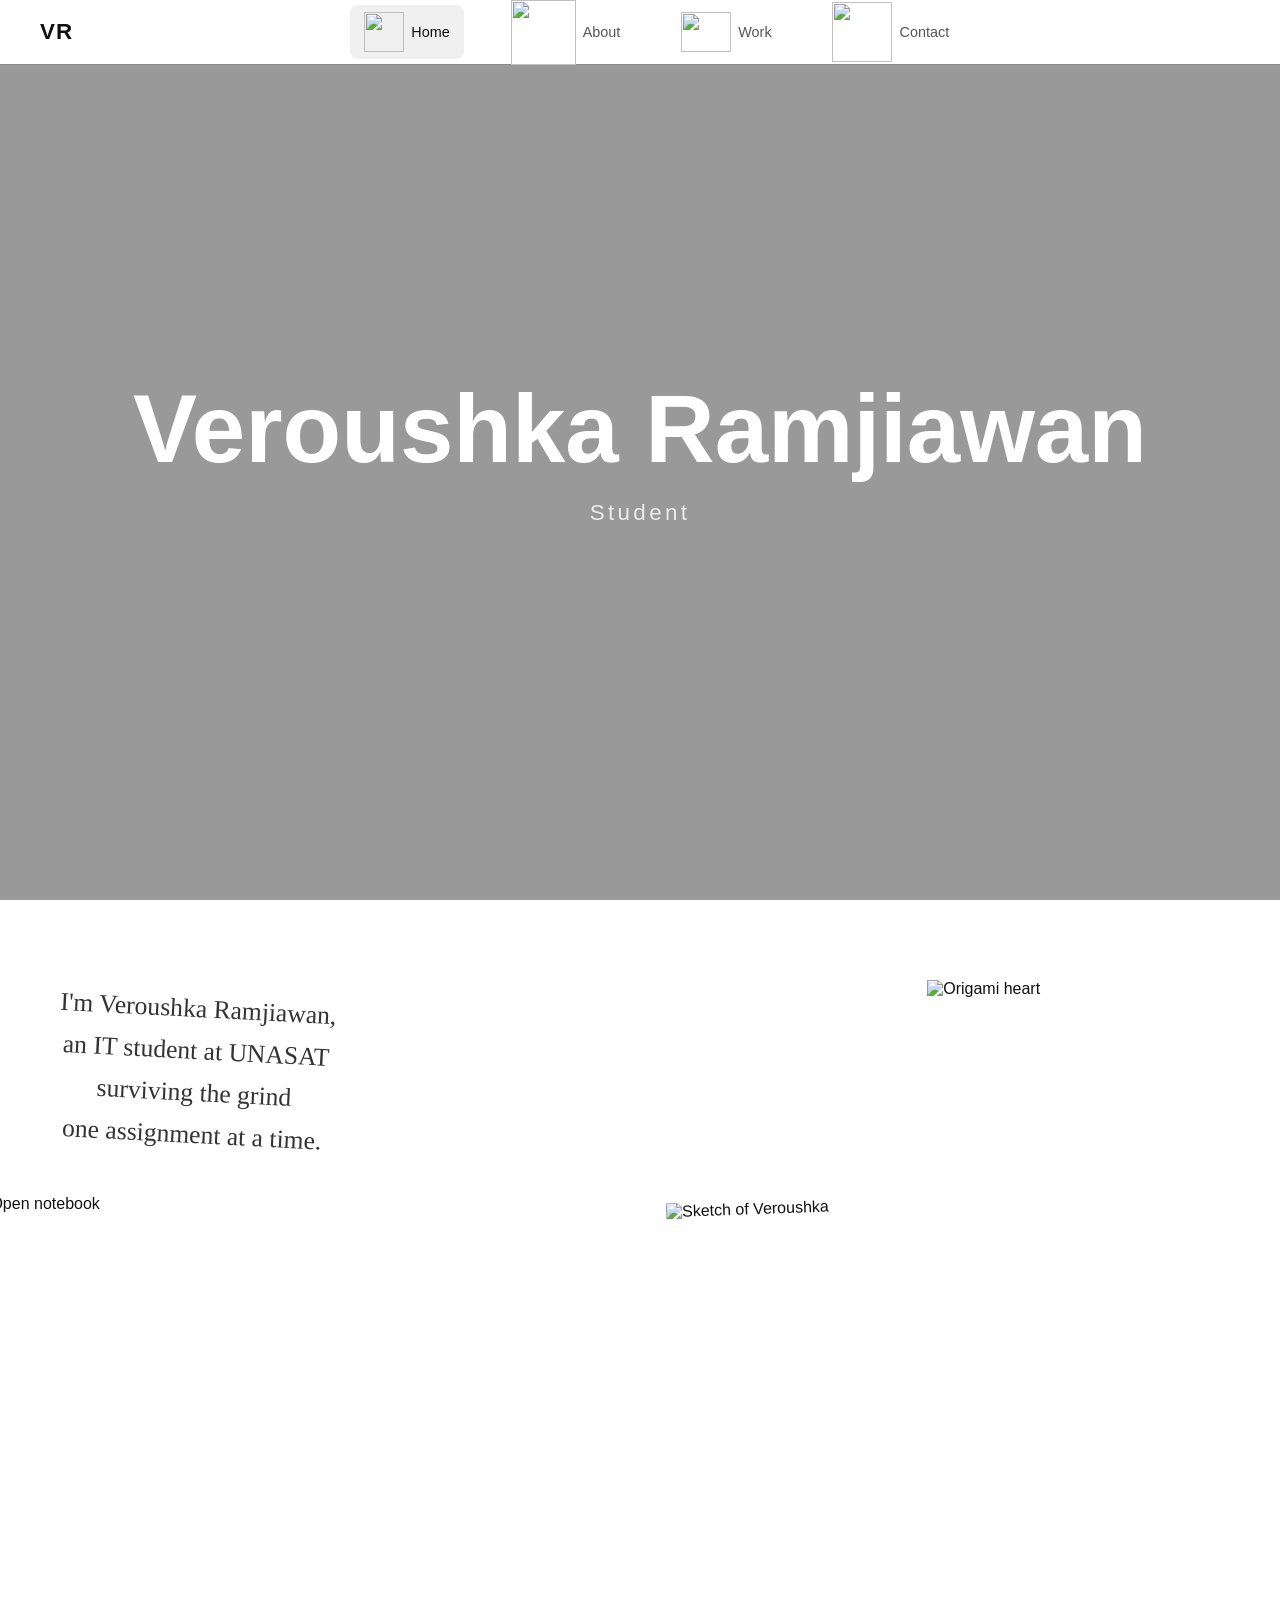
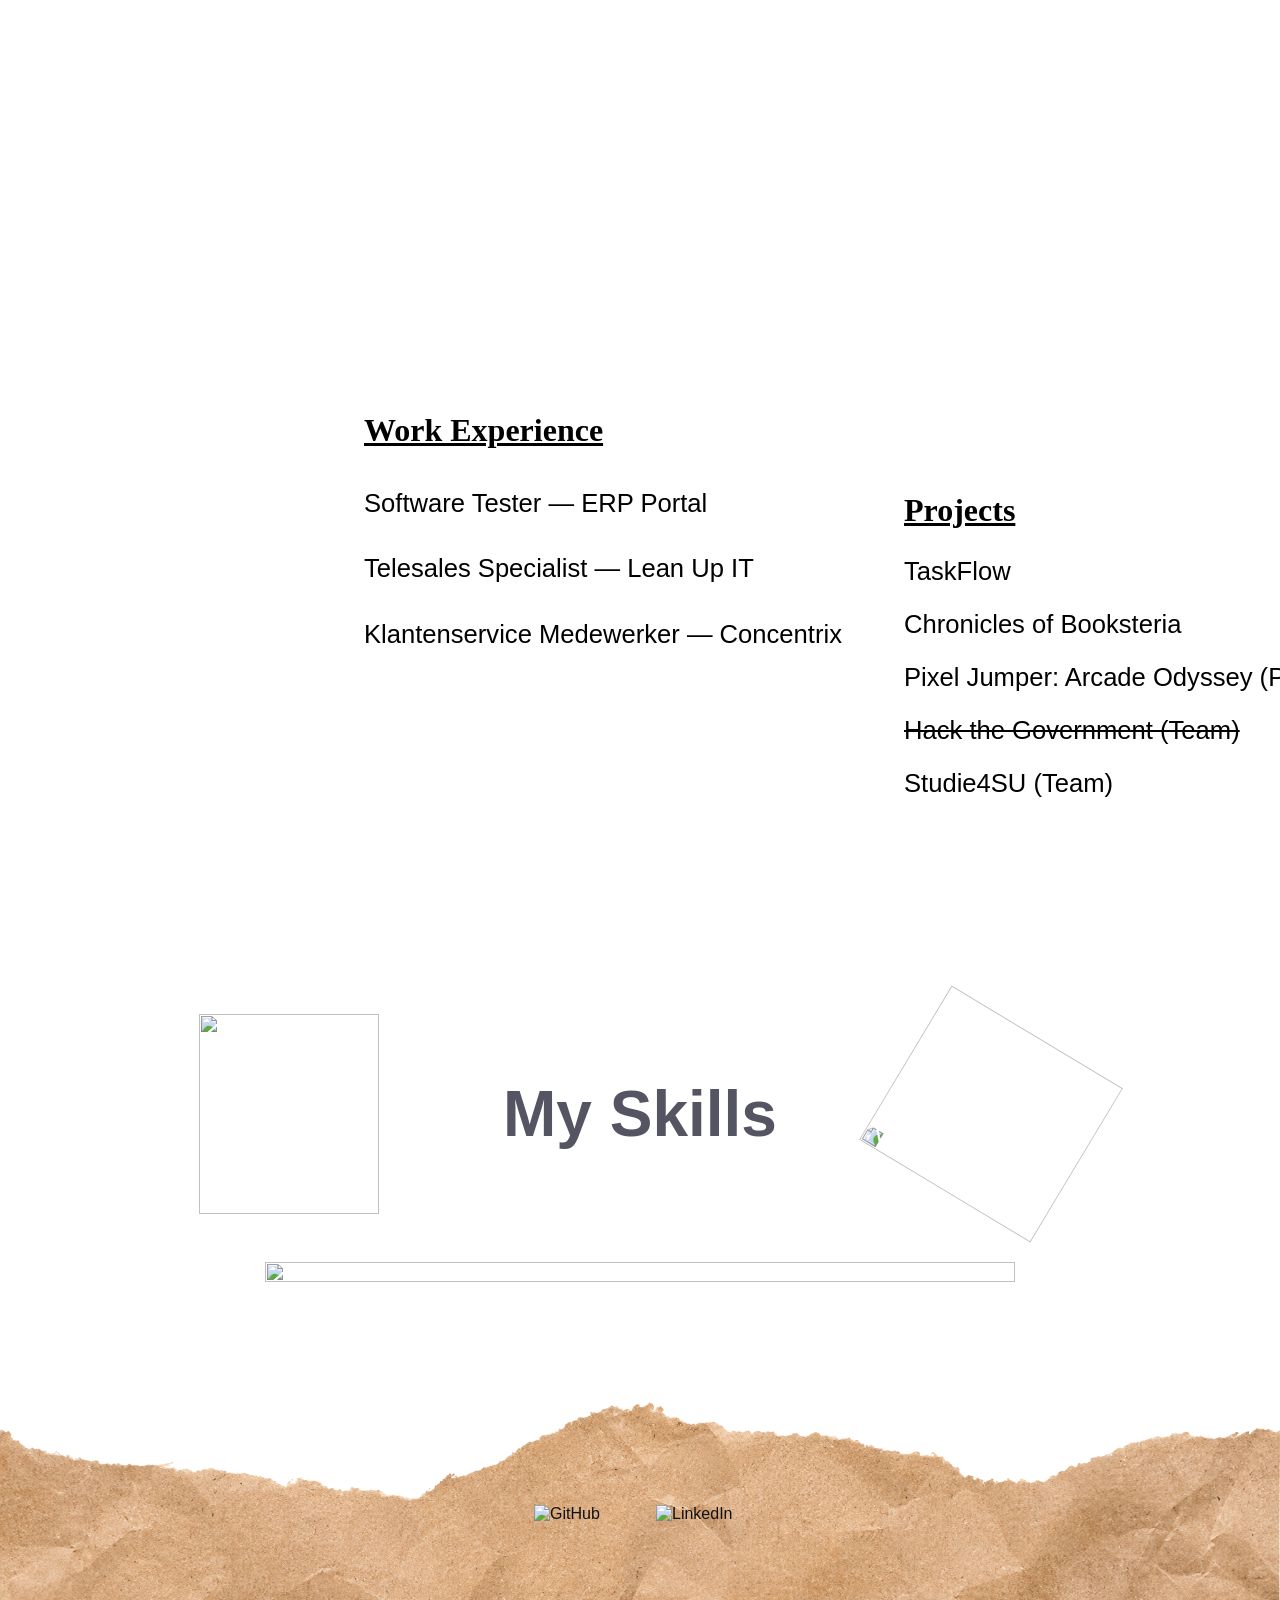
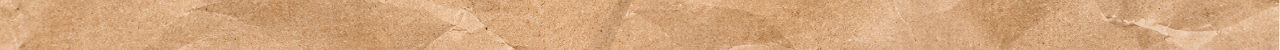
==== index.html @ 6d5fa6ad "style: change body background and text color from dark to white theme" ====
<!DOCTYPE html>
<html lang="en">
<head>
  <meta charset="UTF-8" />
  <meta name="viewport" content="width=device-width, initial-scale=1.0" />
  <title>Veroushka Ramjiawan</title>
  <link rel="icon" type="image/x-icon" href="./img/favicon.png">
  <link rel="stylesheet" href="./css/main.css" />
</head>
<body>

  <header class="nav">
    <a href="./index.html" class="nav__logo">VR</a>

    <ul class="nav__links">
      <li>
        <a href="./index.html" class="nav__link active">
          <img
            src="./img/home-page-icon.png"
            alt=""
            class="nav__icon nav__icon--home"
            aria-hidden="true"
          />
          Home
        </a>
      </li>
      <li>
        <a href="./about.html" class="nav__link">
          <img
            src="./img/about-me-icon.png"
            alt=""
            class="nav__icon nav__icon--about"
            aria-hidden="true"
          />
          About
        </a>
      </li>
      <li>
        <a href="./work.html" class="nav__link">
          <img
            src="./img/work-icon.png"
            alt=""
            class="nav__icon nav__icon--work"
            aria-hidden="true"
          />
          Work
        </a>
      </li>
      <li>
        <a href="./contact.html" class="nav__link">
          <img
            src="./img/contact.png"
            alt=""
            class="nav__icon nav__icon--contact"
            aria-hidden="true"
          />
          Contact
        </a>
      </li>
    </ul>

    <!-- Hamburger button (mobile only) -->
    <button class="nav__burger" aria-label="Open menu" aria-expanded="false" aria-controls="nav-links">
      <span></span>
      <span></span>
      <span></span>
    </button>
  </header>

  <main>
    <section class="hero" id="hero">

      <video
        class="hero__video"
        autoplay
        muted
        loop
        playsinline
        preload="auto"
        aria-hidden="true">
        <source src="./img/homepage/hero-video.mp4" type="video/mp4" />
      </video>

      <div class="hero__overlay" aria-hidden="true"></div>

      <div class="hero__content">
        <h1 class="hero__name">Veroushka Ramjiawan</h1>
        <p class="hero__tagline">Student</p>
      </div>

    </section>

    <section class="about-strip">

    <div class="about-strip__notebook">
      <img src="./img/homepage/homepage2.png" alt="Open notebook" />

      <div class="about-strip__photo-wrap">
        <img src="./img/homepage/tape1.png" alt="" class="about-strip__tape about-strip__tape--1" aria-hidden="true" />
        <img src="./img/homepage/tape2.png" alt="" class="about-strip__tape about-strip__tape--2" aria-hidden="true" />
        <img src="./img/homepage/Sara.jpeg" alt="Sketch of Veroushka" class="about-strip__photo" />
      </div>

    </div>

      <div class="about-strip__right">

        <img
          src="./img/homepage/heart-icon-origami.png"
          alt="Origami heart"
          class="about-strip__heart"
        />

        <div class="about-strip__sticky-wrap">
          <img
            src="./img/homepage/sticky-note.png"
            alt=""
            class="about-strip__sticky-bg"
            aria-hidden="true"
          />
          <p class="about-strip__sticky-text">
            I'm Veroushka Ramjiawan,<br />
            an IT student at UNASAT<br />
            surviving the grind<br />
            one assignment at a time.
          </p>

      </div>

    </section>
    <section class="experience-projects">
      <img src="img/homepage/arrow.png" alt="" class="experience-projects__arrow" />
      <div class="experience-projects__note experience-projects__note--work">
        <img src="img/homepage/work-experience-note.png" alt="" class="experience-projects__note-bg" />
        <div class="experience-projects__note-text">
          <h3>Work Experience</h3>
          <p>Software Tester — ERP Portal</p>
          <p>Telesales Specialist — Lean Up IT</p>
          <p>Klantenservice Medewerker — Concentrix</p>
        </div>
      </div>

      <div class="experience-projects__note experience-projects__note--projects">
        <img src="img/homepage/projects-note.png" alt="" class="experience-projects__note-bg" />
        <div class="experience-projects__note-text">
          <h3>Projects</h3>
          <ul>
            <li>TaskFlow</li>
            <li>Chronicles of Booksteria</li>
            <li>Pixel Jumper: Arcade Odyssey (Personal)</li>
            <li class="experience-projects__joke">Hack the Government (Team)</li>
            <li>Studie4SU (Team)</li>
          </ul>
        </div>
      </div>
    </section>

    <section class="skills">
      <h2 class="skills__title">
        <img src="img/homepage/skills-icon.png" alt="" class="skills__title-icon skills__title-icon--left" aria-hidden="true" />
        <span class="skills__title-text">
          <img src="img/homepage/highlighter-blue.png" alt="" class="skills__highlighter" aria-hidden="true" />
          My Skills
        </span>
        <img src="img/homepage/skills-icon.png" alt="" class="skills__title-icon skills__title-icon--right" aria-hidden="true" />
      </h2>

      <div class="skills__console">
        <img src="img/homepage/console.png" alt="" class="skills__console-bg" aria-hidden="true" />

        <div class="skills__screen">

          <div class="skills__cluster skills__cluster--languages">
          <h3>Languages</h3>
          <div class="skills__icons">
            <img src="img/homepage/HTML5-icon.png" alt="HTML5" class="skills__icon skills__icon--html" />
            <img src="img/homepage/css3-icon.png" alt="CSS3" class="skills__icon skills__icon--css" />
            <img src="img/homepage/java-icon.png" alt="Java" class="skills__icon skills__icon--java" />
          </div>
        </div>

        <div class="skills__cluster skills__cluster--frameworks">
          <h3>Frameworks &amp; Libraries</h3>
          <div class="skills__icons">
            <img src="img/homepage/nodejs-icon.png" alt="Node.js" class="skills__icon skills__icon--nodejs" />
            <img src="img/homepage/react-icon.png" alt="React" class="skills__icon skills__icon--react" />
          </div>
        </div>

        <div class="skills__cluster skills__cluster--databases">
          <h3>Databases &amp; ORMs</h3>
          <div class="skills__icons">
            <img src="img/homepage/postgresql-icon.png" alt="PostgreSQL" class="skills__icon skills__icon--postgresql" />
            <img src="img/homepage/mysql-icon.png" alt="MySQL" class="skills__icon skills__icon--mysql" />
            <img src="img/homepage/prisma-icon.png" alt="Prisma" class="skills__icon skills__icon--prisma" />
          </div>
        </div>

        </div>
      </div>
    </section>
  </main>
  <footer class="footer">
    <img src="./img/footer.png" alt="" class="footer__bg" aria-hidden="true" />

    <div class="footer__content">
      <a href="https://github.com/Veroush" target="_blank" rel="noopener noreferrer" class="footer__link">
        <img src="./img/origami_github.png" alt="GitHub" class="footer__icon footer__icon--github" />
      </a>
      <a href="https://www.linkedin.com/in/veroushka-ramjiawan-636114392/" target="_blank" rel="noopener noreferrer" class="footer__link">
        <img src="./img/linkedin-icon.png" alt="LinkedIn" class="footer__icon footer__icon--linkedin" />
      </a>
    </div>
  </footer>
  <script src="./js/main.js"></script>
</body>
</html>
---- css/main.css ----
/* ============================================================
   main.css
   ============================================================ */
@font-face {
  font-family: 'ModularAmplitude';
  src: url('/fonts/ModularAmplitude-mR6a.ttf') format('truetype');
  font-weight: normal;
  font-style: normal;
}

@font-face {
  font-family: 'HalfTermSchoolsOut';
  src: url('/fonts/HalfTermSchoolsOut-V4q5l.ttf') format('truetype');
  font-weight: normal;
  font-style: normal;
}

*, *::before, *::after { box-sizing: border-box; margin: 0; padding: 0; }

html { scroll-behavior: smooth; }

body {
  font-family: sans-serif;
  background: #fff;
  color: #111;
  overflow-x: hidden;
}

img { max-width: 100%; display: block; }
a { color: inherit; text-decoration: none; }
button { cursor: pointer; border: none; background: none; }
ul, ol { list-style: none; }


/* ============================================================
   ICON SIZE CONTROLS
   ============================================================ */

:root {
  --icon-home-w:    40px;
  --icon-home-h:    40px;

  --icon-about-w:   65px;
  --icon-about-h:   65px;

  --icon-work-w:    50px;
  --icon-work-h:    40px;

  --icon-contact-w: 60px;
  --icon-contact-h: 60px;
}


/* ============================================================
   NAV
   ============================================================ */

.nav {
  position: fixed;
  top: 0;
  left: 0;
  right: 0;
  z-index: 100;

  display: flex;
  align-items: center;
  justify-content: space-between;

  background: #fff;
  padding: 0 2.5rem;
  height: 64px;

  box-shadow: 0 1px 0 rgba(0, 0, 0, 0.08);
}

/* Logo — ModularAmplitude */
.nav__logo {
  font-size: 1.4rem;
  font-weight: 700;
  letter-spacing: 0.05em;
  color: #111;
  flex-shrink: 0;
  font-family: 'ModularAmplitude', sans-serif;
}

/* Section headings — ModularAmplitude, but NOT h1 (.hero__name) */
h2, h3 {
  font-family: 'ModularAmplitude', sans-serif;
}

/* Link list — evenly spaced across the nav */
.nav__links {
  display: flex;
  align-items: center;
  justify-content: center;
  gap: 2rem;
  flex: 1;
  margin: 0;
}

/* Individual link — icon always on the left via row direction */
.nav__link {
  display: flex;
  flex-direction: row;
  align-items: center;
  gap: 0.45rem;

  padding: 0.45rem 0.9rem;
  border-radius: 8px;

  font-size: 0.9rem;
  font-weight: 500;
  color: #555;
  font-family: 'ModularAmplitude', sans-serif;

  transition: background 0.15s ease, color 0.15s ease;
}

.nav__link:hover {
  background: none;
  color: #111;
}

.nav__link.active {
  background: #f0f0f0;
  color: #111;
}

/* Icons — sized via CSS custom properties */
.nav__icon {
  display: block;
  object-fit: contain;
  flex-shrink: 0;
}

.nav__icon--home    { width: var(--icon-home-w);    height: var(--icon-home-h);    }
.nav__icon--about   { width: var(--icon-about-w);   height: var(--icon-about-h);   }
.nav__icon--work    { width: var(--icon-work-w);    height: var(--icon-work-h);    }
.nav__icon--contact { width: var(--icon-contact-w); height: var(--icon-contact-h); }


/* ============================================================
   HAMBURGER (mobile only)
   ============================================================ */

.nav__burger {
  display: none;
  flex-direction: column;
  justify-content: center;
  gap: 5px;
  width: 36px;
  height: 36px;
  padding: 4px;
  border-radius: 6px;
  cursor: pointer;
}

.nav__burger span {
  display: block;
  height: 2px;
  background: #111;
  border-radius: 2px;
  transition: transform 0.2s ease, opacity 0.2s ease;
}

.nav__burger[aria-expanded="true"] span:nth-child(1) {
  transform: translateY(7px) rotate(45deg);
}
.nav__burger[aria-expanded="true"] span:nth-child(2) {
  opacity: 0;
}
.nav__burger[aria-expanded="true"] span:nth-child(3) {
  transform: translateY(-7px) rotate(-45deg);
}


/* ============================================================
   RESPONSIVE NAV
   ============================================================ */

@media (max-width: 640px) {
  .nav {
    padding: 0 1.25rem;
  }

  .nav__burger {
    display: flex;
  }

  .nav__links {
    display: none;
    flex-direction: column;
    align-items: stretch;
    justify-content: flex-start;
    gap: 0;
    flex: unset;

    position: absolute;
    top: 64px;
    left: 0;
    right: 0;

    background: #fff;
    border-top: 1px solid #eee;
    padding: 0.5rem 1rem 1rem;
    box-shadow: 0 8px 24px rgba(0, 0, 0, 0.08);
  }

  .nav__links.open {
    display: flex;
  }

  .nav__link {
    padding: 0.75rem 0.5rem;
    font-size: 1rem;
    border-radius: 6px;
  }
}


/* ============================================================
   HERO
   ============================================================ */

.hero {
  position: relative;
  width: 100%;
  height: 100vh;
  overflow: hidden;
  display: flex;
  align-items: center;
  justify-content: center;
}

.hero__video {
  position: absolute;
  inset: 0;
  width: 100%;
  height: 100%;
  object-fit: cover;
  object-position: center top;
  z-index: 0;
}

.hero__overlay {
  position: absolute;
  inset: 0;
  background: rgba(0, 0, 0, 0.4);
  z-index: 1;
}

.hero__content {
  position: relative;
  z-index: 2;
  text-align: center;
  padding: 0 1rem;
}

/* Hero name stays plain sans-serif — NOT ModularAmplitude */
.hero__name {
  font-size: clamp(2.5rem, 8vw, 6rem);
  font-family: sans-serif;
  color: white;
  margin-bottom: 1rem;
}

.hero__tagline {
  font-size: clamp(1rem, 2.5vw, 1.4rem);
  color: rgba(255, 255, 255, 0.8);
  letter-spacing: 0.15em;
}

/* ============================================================
   ABOUT STRIP (homepage — white section after hero)
   ============================================================ */

.about-strip {
  position: relative;
  background: #fff;
  padding: 5rem 3rem 5rem 2rem;
  overflow: hidden;
  min-height: 950px;  /* increase this until nothing gets cut off */
}

/* Notebook — absolutely positioned, big, pushed to the left */
.about-strip__notebook {
  position: absolute;
  top: 300px; 
  transform: translateY(-30%);
  width: 90%;
  left: -2%;
}

.about-strip__notebook img {
  width: 100%;
  height: auto;
  display: block;
}

/* Photo taped to the notebook */
.about-strip__photo-wrap {
  position: absolute;
  top: 20%;        /* up/down on the notebook */
  left: 60%;       /* left/right — 55% pushes it to the right page */
  width: 23%;      /* size of the photo */
  transform: rotate(-2deg);  /* adjust degrees to taste */

}

.about-strip__photo {
  width: 100%;
  height: 100px;     
  display: block;
  object-fit: cover;  /* crops cleanly instead of stretching */
}

/* Tape pieces */
.about-strip__tape {
  position: absolute;
  width: 300px;
  height: auto;
  z-index: 2;
}

.about-strip__tape--1 {
  top: -25%;
  left: 42%;
}

.about-strip__tape--2 {
  top: 75%;
  right: 40%;
}

/* Right column — floated on the right side */
.about-strip__right {
  position: relative;
  z-index: 2;
  margin-left: auto;
  width: 38%;
  display: flex;
  flex-direction: column;
  align-items: center;
  gap: 1.5rem;
}

/* Origami heart */
.about-strip__heart {
  width: clamp(80px, 12vw, 160px);
  height: auto;
  display: block;
}

/* Sticky note wrapper */
.about-strip__sticky-wrap {
  position: absolute;  /* now fully independent */
  width: 600px;        /* size */
  top: -1rem;          /* up/down from the top of .about-strip__right */
  left: -55rem;         /* left/right — negative goes toward the notebook */
}

.about-strip__sticky-bg {
  width: 100%;
  height: auto;
  display: block;
}

.about-strip__sticky-text {
  position: absolute;
  inset: 0;
  display: flex;
  align-items: center;
  justify-content: center;
  padding: 18% 12% 12%;
  font-family: 'HalfTermSchoolsOut';
  font-size: 1.6rem;        /* bigger — try 1.4rem, 1.6rem etc */
  line-height: 1.65;
  color: #333;
  text-align: center;
  transform: rotate(3deg); /* match your sticky note angle — adjust degrees */
}

/* Mobile — stack vertically */
@media (max-width: 768px) {
  .about-strip {
    padding: 3rem 1.5rem;
  }

  .about-strip__notebook {
    position: relative;
    top: unset;
    left: unset;
    transform: none;
    width: 90%;
    margin: 0 auto 2rem;
  }

  .about-strip__right {
    width: 100%;
    margin-left: 0;
  }
}

.experience-projects {
  position: relative;
  display: flex;          /* can stay, won't matter much once children are absolute */
  justify-content: center;
  align-items: flex-start;
  gap: 2rem;
  flex-wrap: wrap;
  padding: 7rem 2rem 4rem; 
  background: white;
  min-height: 700px;       /* tune this — smallest value that doesn't clip the notes */
  overflow: hidden;
}

.experience-projects__note {
  position: relative;
  width: 320px;
  z-index: 1;
}

.experience-projects__note-bg {
  width: 100%;
  display: block;
}

.experience-projects__note-text {
  position: absolute;
  inset: 0;
  padding: 2rem 1.5rem;
  font-family: 'HalfTermSchoolsOut', sans-serif;
}

.experience-projects__note-text h3 {
  font-family: 'HalfTermSchoolsOut';
  margin-bottom: 0.5rem;
}

.experience-projects__note-text p {
  margin-bottom: 0.75rem;
  line-height: 1.3;
}

.experience-projects__note-text ul {
  list-style: none;
  padding: 0;
  margin: 0;
}

.experience-projects__note-text li {
  margin-bottom: 0.5rem;
}

.experience-projects__joke {
  text-decoration: line-through;
  color: black;
}

.experience-projects__note--work {
  position: absolute;      /* was relative */
  width: 1000px;
  top: 40px;                
  left: 10px;
}

.experience-projects__note--projects {
  position: absolute;      /* was relative */
  width: 1000px;
  top: 80px;                
  left: 580px;
}

.experience-projects__note--work .experience-projects__note-text {
  position: absolute;
  top: 120px;      /* smaller number = higher up */
  left: 330px;
  color: black;
}

.experience-projects__note--projects .experience-projects__note-text {
  position: absolute;
  top: 150px;      /* bigger number = lower down, relative to its own note */
  left: 300px;
  color: black;
}

.experience-projects__note--work .experience-projects__note-text p {
  margin-bottom: 2rem;   /* increase this number for more space */
  font-size: 1.6rem; 
}

.experience-projects__note--projects .experience-projects__note-text li {
  margin-bottom: 1.5rem;
  font-size: 1.6rem; 
}

.experience-projects__note--work .experience-projects__note-text h3 {
  position: relative;
  top: -30px;          /* negative = moves it up, independent of the p tags below */
  left: 0;
  font-size: 2rem;  /* bigger than the p/li text */
  text-decoration: underline;
}

.experience-projects__note--projects .experience-projects__note-text h3 {
  position: relative;
  top: -20px;          /* negative = up, positive = down — independent of work header */
  left: 0;
  font-size: 2rem;   /* independent size from work header and from the li text below */
  text-decoration: underline;
}

.experience-projects__arrow {
  position: absolute;
  top: -40px;
  left: 100px;          /* LEFT/RIGHT: bigger number = further right, negative = further left */
  width: 500px;     /* BIGGER/SMALLER: increase this number to make it bigger */
  z-index: 0;
}

/* ============================================================
   SKILLS SECTION
   ============================================================ */

.skills {
  position: relative;
  background: white;
  padding: 4rem 2rem;
  text-align: center;
}

/* "My Skills" header with highlighter + flanking icons */
.skills__title {
  position: relative;
  display: grid;
  grid-template-columns: 1fr auto 1fr;
  align-items: center;
  gap: 1.5rem;
  margin-bottom: 3rem;
  font-family: 'HalfTermSchoolsOut', sans-serif;
  font-size: 4rem;
  color: #111;
}

.skills__title-icon {
  object-fit: contain;
  position: relative;
}

.skills__title-icon--left {
  justify-self: end;
  width: 180px;
  height: 200px;
  max-width: none;
  top: 0px;
  left: -100px;
}

.skills__title-icon--right {
  justify-self: start;
  width: 180px;
  height: 200px;
  max-width: none;
  top: 0px;
  left: 100px;
  transform: rotate(-59deg);

}

.skills__title-text {
  position: relative;
  display: inline-block;
  z-index: 0; 
  color: #1a1a2e;
  mix-blend-mode: multiply; 
  isolation: isolate; 
  opacity: 0.75;  
}

/* Highlighter sits behind the text, slightly larger, offset down */
.skills__highlighter {
  position: absolute;
  left: 50%;
  top: 55%;
  transform: translate(-50%, -52%);
  width: 230%;        /* how far highlighter extends past the text */
  max-width: none; 
  height: auto;
  z-index: -1;   
  pointer-events: none;
  mix-blend-mode: multiply; 
}

/* Console / laptop frame */
.skills__console {
  position: relative;
  max-width: 750px;  /* overall console size */ 
  margin: 0 auto;
  overflow: hidden; 
}

.skills__console-bg {
  width: 100%;
  height: 100%;
  object-fit: cover;        /* fills the box, crops instead of squishing */
  object-position: center top;
  display: block;
}

/* The "screen" area — position this to sit inside the laptop image */
.skills__screen {
  position: absolute;
  top: 12%;     /* tune these 4 to fit inside your console.png's screen */
  left: 10%;
  width: 80%;
  height: 65%;

  display: flex;
  justify-content: space-between;
  align-items: flex-start;
  gap: 1rem;
}

.skills__cluster {
  flex: 1;
  display: flex;
  flex-direction: column;
  align-items: center;
  position: relative; 
}

.skills__cluster--languages {
  top: 50px;
  left: 0px;
}

.skills__cluster--frameworks {
  top: 240px;
  left: 0px;
}

.skills__cluster--databases {
  top: 50px;
  left: -15px;
}

.skills__cluster h3 {
  font-family: 'HalfTermSchoolsOut', sans-serif;
  font-size: 1.3rem;
  color: #111;
  margin-bottom: 1rem;
}

.skills__icon {
  position: relative;   /* lets top/left nudge each icon independently */
  width: 45px;           /* default size — each icon below can override */
  height: 45px;
  object-fit: contain;
}

/* Languages */
.skills__icon--html { top: 0px; left: -60px; width: 90px; height: 90px; max-width: none; }
.skills__icon--css    { top: 0px; left: 0px; width: 90px; height: 90px; max-width: none; }
.skills__icon--java   { top: -180px; left: 60px; width: 90px; height: 90px; max-width: none; }

/* Frameworks & Libraries */
.skills__icon--nodejs { top: 0px; left: -50px; width: 90px; height: 90px; max-width: none; }
.skills__icon--react  { top: -88px; left: 50px; width: 90px; height: 90px; max-width: none; }

/* Databases & ORMs */
.skills__icon--postgresql { top: 0px; left: -60px; width: 90px; height: 90px; max-width: none; }
.skills__icon--mysql      { top: 0px; left: 0px; width: 90px; height: 90px; max-width: none; }
.skills__icon--prisma     { top: -180px; left: 50px; width: 90px; height: 90px; max-width: none; }

/* Mobile — stack clusters vertically */
@media (max-width: 768px) {
  .skills__screen {
    position: relative;
    top: unset;
    left: unset;
    width: 100%;
    height: auto;
    flex-direction: column;
    align-items: center;
    gap: 2rem;
  }
}

/* ============================================================
   FOOTER
   ============================================================ */

.footer {
  position: relative;
  width: 100%;
  overflow: hidden;
  background: #fff;
}

.footer__bg {
  width: 100%;
  max-height: 300px; 
  object-fit: cover;
  object-position: center top;
  display: block;
}

.footer__content {
  position: absolute;
  inset: 0;
  display: flex;
  align-items: center;
  justify-content: center;
  gap: 2rem;
}

.footer__link {
  display: block;
}

.footer__icon {
  position: relative;
  object-fit: contain;
  transition: transform 0.15s ease;
}

.footer__icon--github {
  width: 90px;
  height: 90px;
  max-width: none;
  top: 50px;
  left: 0px;
}

.footer__icon--linkedin {
  width: 90px;
  height: 90px;
  max-width: none;
  top: 50px;
  left: 0px;
}

.footer__icon:hover {
  transform: scale(1.1);
}
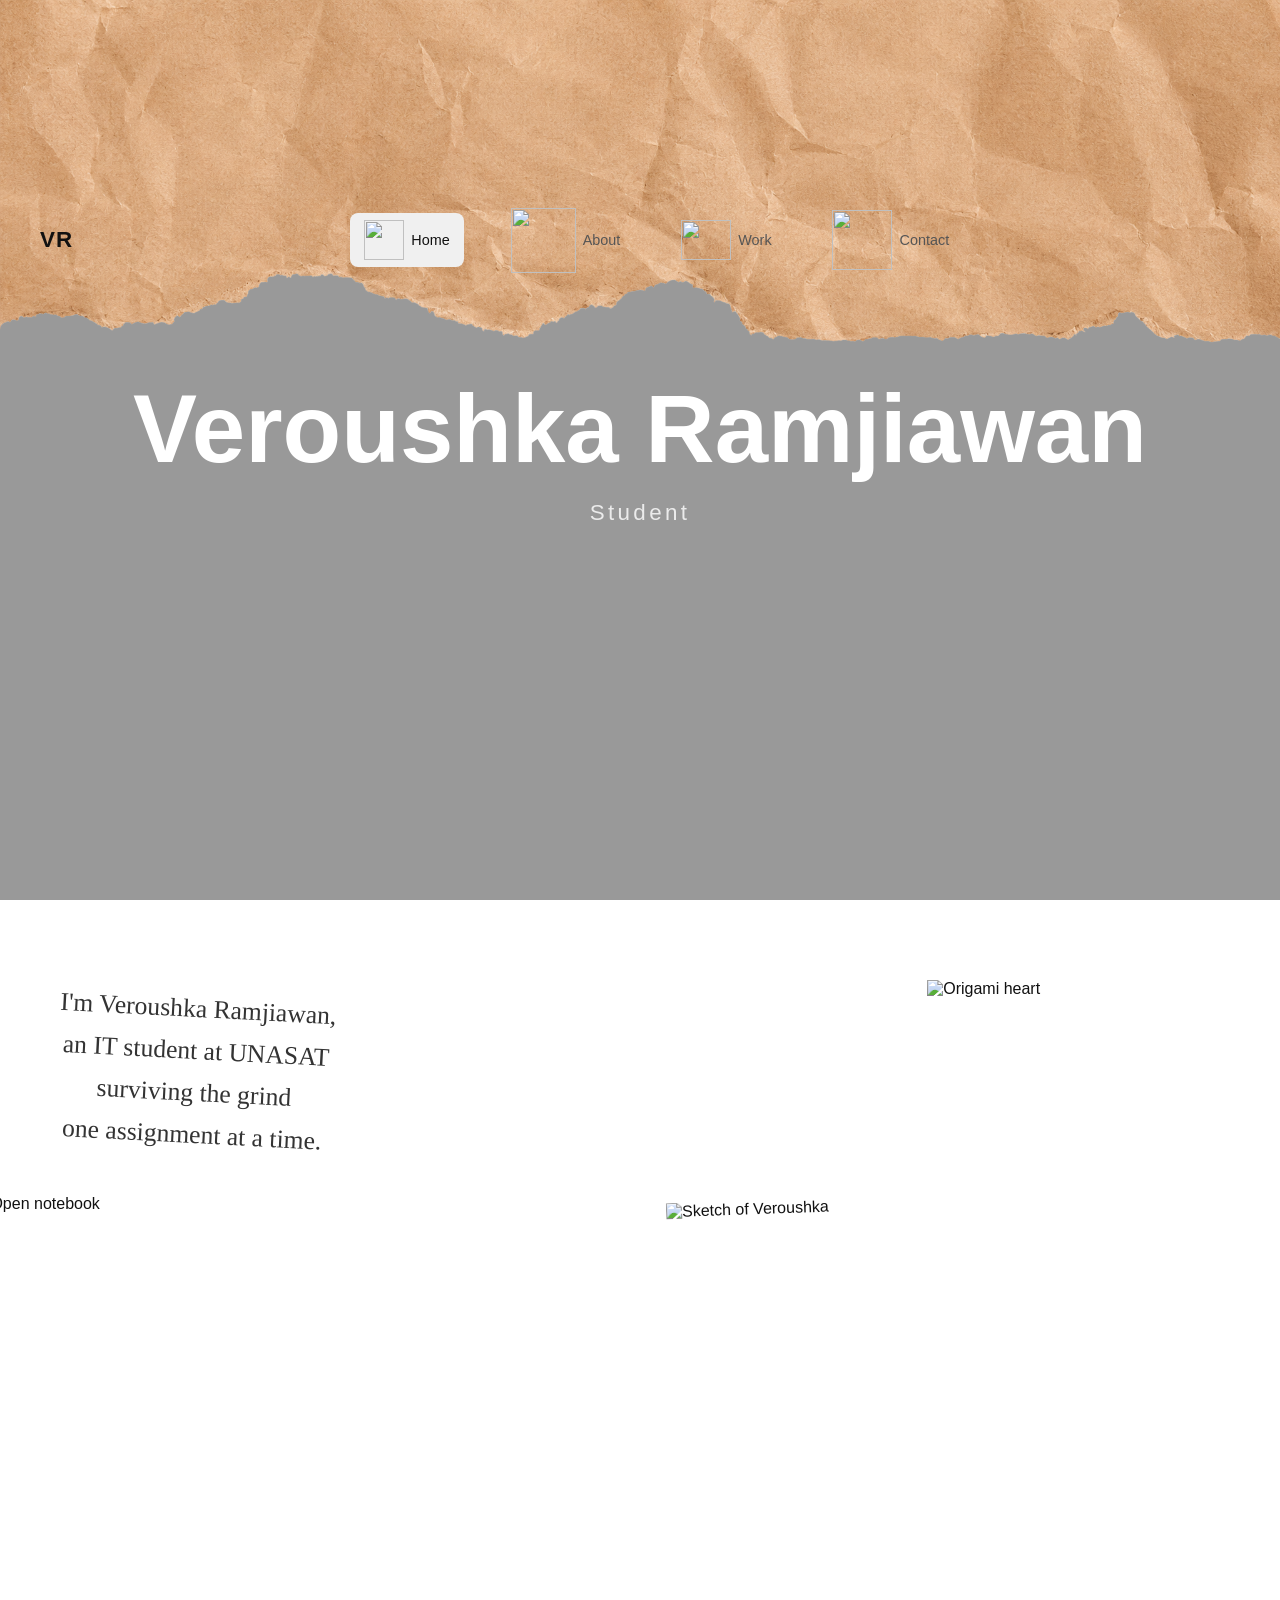
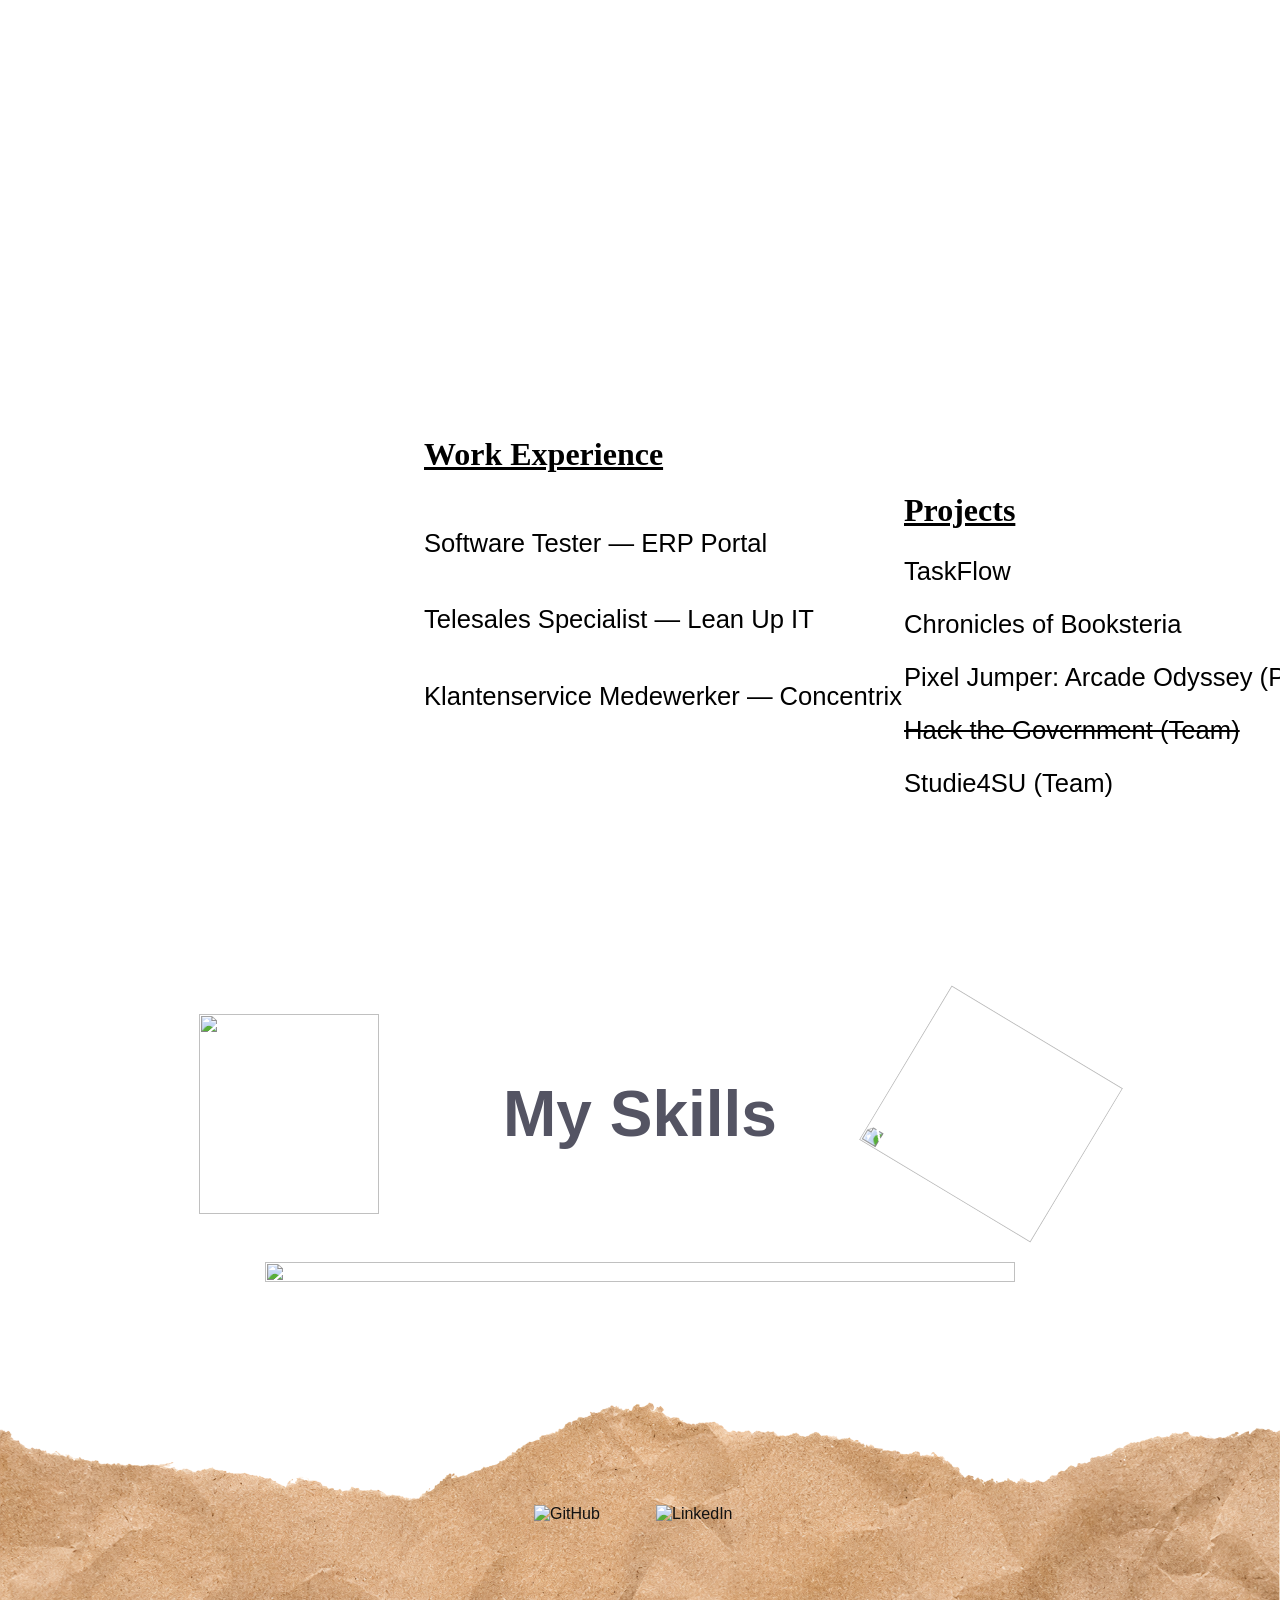
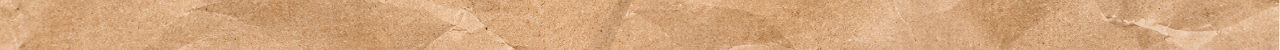
==== commit ba8d21c7: "feat: replace nav background with ripped paper design image" ====
--- a/index.html
+++ b/index.html
@@ -10,9 +10,10 @@
 <body>
 
   <header class="nav">
-    <a href="./index.html" class="nav__logo">VR</a>
-
-    <ul class="nav__links">
+    <img src="./img/topnavbar.png" alt="" class="nav__bg" aria-hidden="true" />
+        <div class="nav__content">
+          <a href="./index.html" class="nav__logo">VR</a>
+          <ul class="nav__links">
       <li>
         <a href="./index.html" class="nav__link active">
           <img
@@ -65,6 +66,7 @@
       <span></span>
       <span></span>
     </button>
+  </div>
   </header>
 
   <main>
--- a/css/main.css
+++ b/css/main.css
@@ -61,16 +61,22 @@
   left: 0;
   right: 0;
   z-index: 100;
-
+  width: 100%;
+}
+
+.nav__bg {
+  width: 100%;
+  height: auto;
+  display: block;
+}
+
+.nav__content {
+  position: absolute;
+  inset: 0;
   display: flex;
   align-items: center;
   justify-content: space-between;
-
-  background: #fff;
   padding: 0 2.5rem;
-  height: 64px;
-
-  box-shadow: 0 1px 0 rgba(0, 0, 0, 0.08);
 }
 
 /* Logo — ModularAmplitude */
@@ -459,7 +465,7 @@
 
 .experience-projects__note--work {
   position: absolute;      /* was relative */
-  width: 1000px;
+  width: 1170px;
   top: 40px;                
   left: 10px;
 }
@@ -473,8 +479,8 @@
 
 .experience-projects__note--work .experience-projects__note-text {
   position: absolute;
-  top: 120px;      /* smaller number = higher up */
-  left: 330px;
+  top: 160px;      /* smaller number = higher up */
+  left: 390px;
   color: black;
 }
 
@@ -486,7 +492,7 @@
 }
 
 .experience-projects__note--work .experience-projects__note-text p {
-  margin-bottom: 2rem;   /* increase this number for more space */
+  margin-bottom: 2.7rem;   /* increase this number for more space */
   font-size: 1.6rem; 
 }
 
@@ -497,7 +503,7 @@
 
 .experience-projects__note--work .experience-projects__note-text h3 {
   position: relative;
-  top: -30px;          /* negative = moves it up, independent of the p tags below */
+  top: -46px;          /* negative = moves it up, independent of the p tags below */
   left: 0;
   font-size: 2rem;  /* bigger than the p/li text */
   text-decoration: underline;
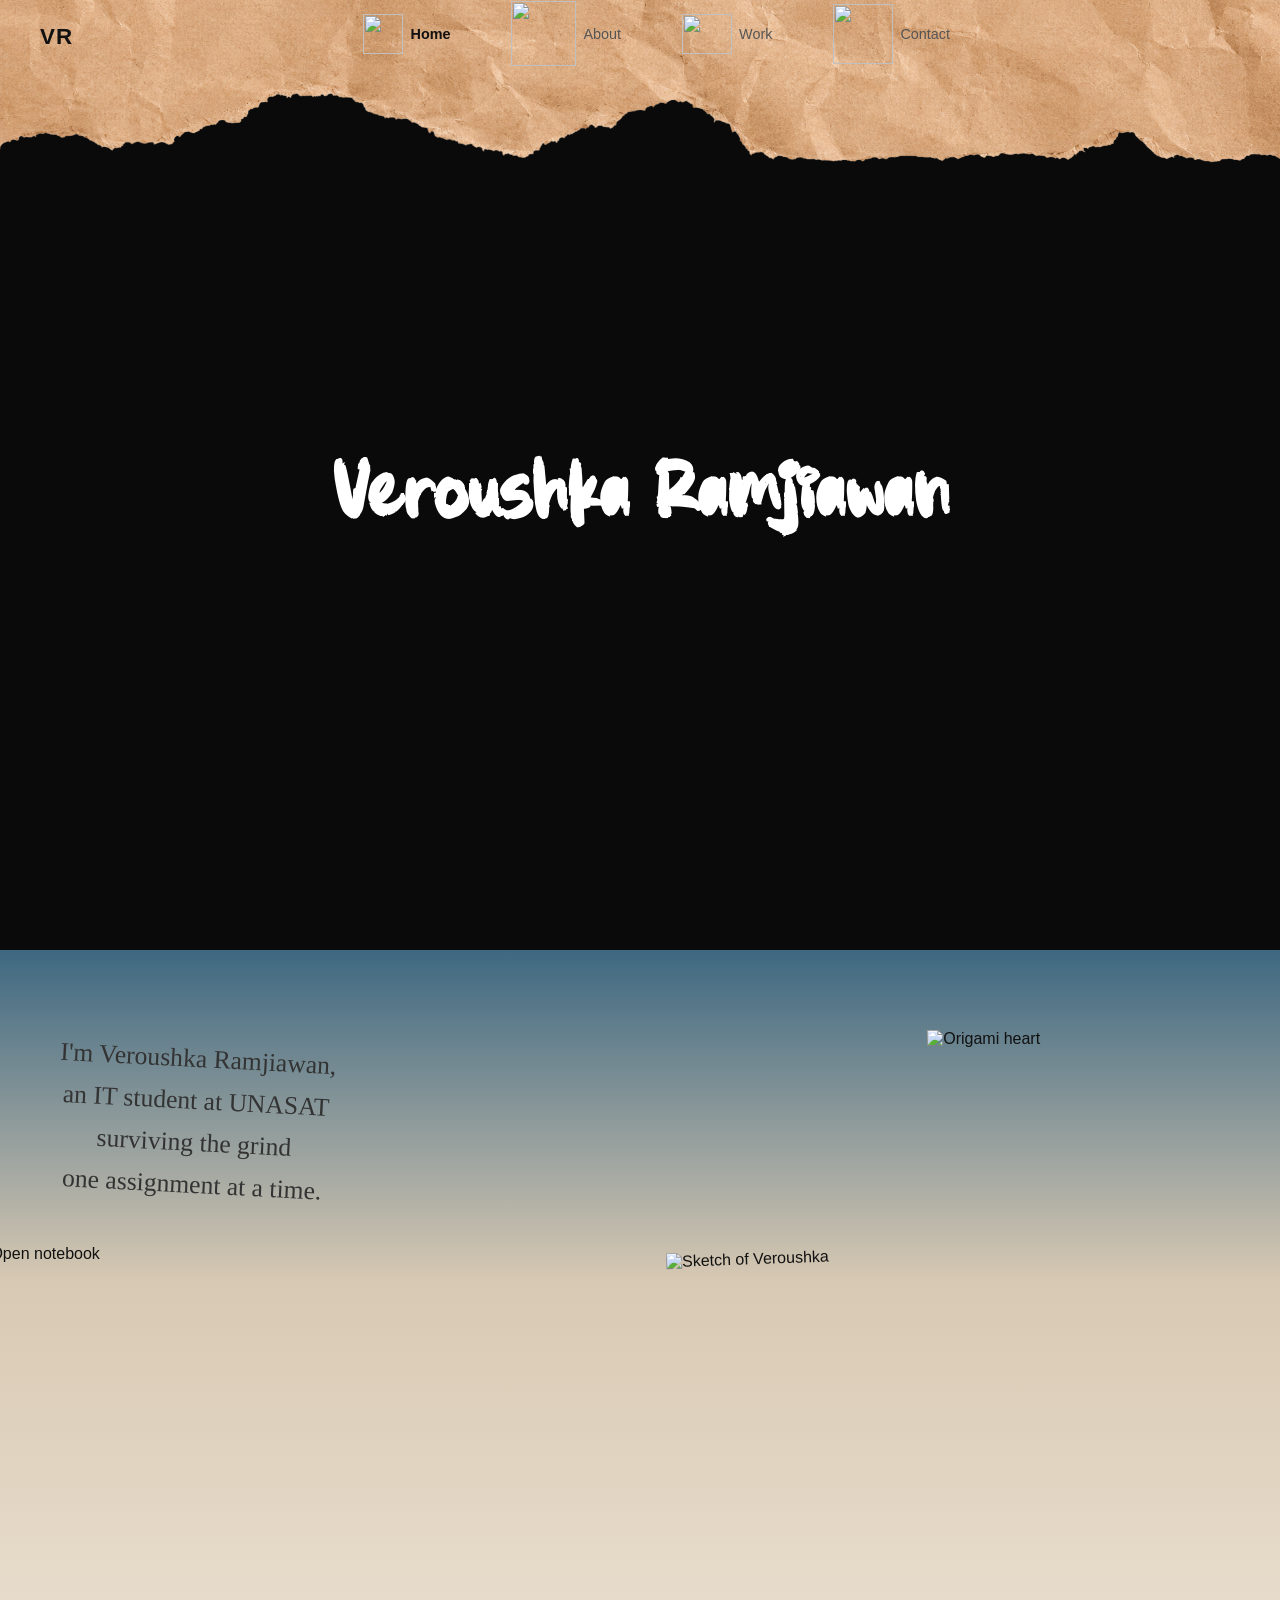
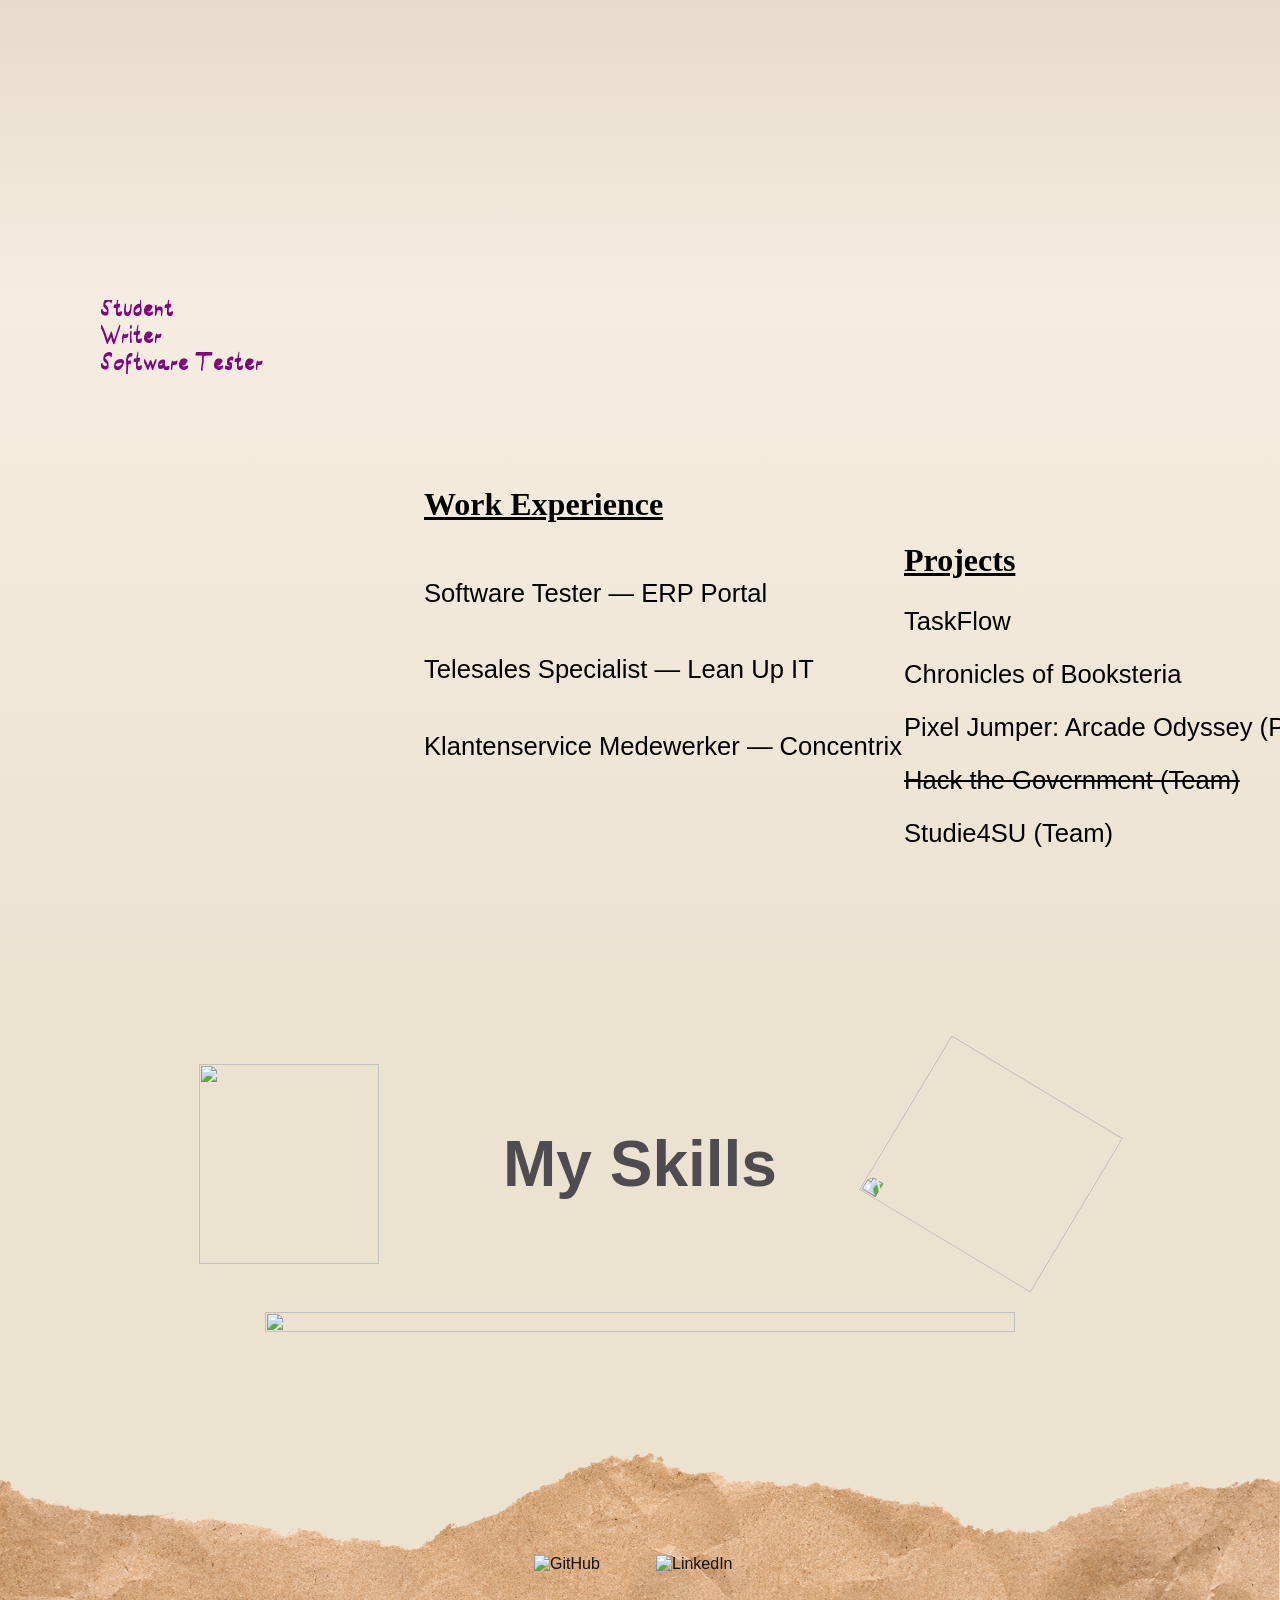
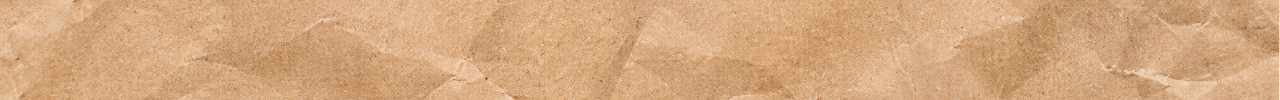
==== commit 88b59fcd: "feat: add roles list and new fonts, restructure gradient backgrounds" ====
--- a/index.html
+++ b/index.html
@@ -87,7 +87,6 @@
 
       <div class="hero__content">
         <h1 class="hero__name">Veroushka Ramjiawan</h1>
-        <p class="hero__tagline">Student</p>
       </div>
 
     </section>
@@ -141,6 +140,12 @@
           <p>Klantenservice Medewerker — Concentrix</p>
         </div>
       </div>
+
+      <ul class="roles-list">
+        <li>Student</li>
+        <li>Writer</li>
+        <li>Software Tester</li>
+      </ul>
 
       <div class="experience-projects__note experience-projects__note--projects">
         <img src="img/homepage/projects-note.png" alt="" class="experience-projects__note-bg" />
--- a/css/main.css
+++ b/css/main.css
@@ -15,6 +15,20 @@
   font-style: normal;
 }
 
+@font-face {
+  font-family: 'ShinyPaint';
+  src: url('/fonts/ShinyPaint-ZpWEZ.otf') format('opentype');
+  font-weight: normal;
+  font-style: normal;
+}
+
+@font-face {
+  font-family: 'RightRound';
+  src: url('/fonts/RightRound-Wq7G.ttf') format('truetype');
+  font-weight: normal;
+  font-style: normal;
+}
+
 *, *::before, *::after { box-sizing: border-box; margin: 0; padding: 0; }
 
 html { scroll-behavior: smooth; }
@@ -56,7 +70,7 @@
    ============================================================ */
 
 .nav {
-  position: fixed;
+  position: relative;
   top: 0;
   left: 0;
   right: 0;
@@ -66,7 +80,9 @@
 
 .nav__bg {
   width: 100%;
-  height: auto;
+  max-height: 300px; 
+  object-fit: cover;
+  object-position: center bottom;
   display: block;
 }
 
@@ -74,9 +90,9 @@
   position: absolute;
   inset: 0;
   display: flex;
-  align-items: center;
+  align-items: flex-start;
   justify-content: space-between;
-  padding: 0 2.5rem;
+  padding: 1.5rem 2.5rem 0;
 }
 
 /* Logo — ModularAmplitude */
@@ -101,7 +117,7 @@
   justify-content: center;
   gap: 2rem;
   flex: 1;
-  margin: 0;
+  margin: -30px 0 0;
 }
 
 /* Individual link — icon always on the left via row direction */
@@ -128,8 +144,9 @@
 }
 
 .nav__link.active {
-  background: #f0f0f0;
+  background: none;
   color: #111;
+  font-weight: 700;
 }
 
 /* Icons — sized via CSS custom properties */
@@ -159,6 +176,7 @@
   padding: 4px;
   border-radius: 6px;
   cursor: pointer;
+  margin-top: -10px;
 }
 
 .nav__burger span {
@@ -236,6 +254,8 @@
   display: flex;
   align-items: center;
   justify-content: center;
+  margin-top: -250px;
+  background: #111;
 }
 
 .hero__video {
@@ -244,7 +264,8 @@
   width: 100%;
   height: 100%;
   object-fit: cover;
-  object-position: center top;
+  object-position: center 30%;   /* was: center top — nudges the crop point down */
+  transform-origin: center;
   z-index: 0;
 }
 
@@ -265,7 +286,7 @@
 /* Hero name stays plain sans-serif — NOT ModularAmplitude */
 .hero__name {
   font-size: clamp(2.5rem, 8vw, 6rem);
-  font-family: sans-serif;
+  font-family: 'ShinyPaint', sans-serif;   
   color: white;
   margin-bottom: 1rem;
 }
@@ -282,7 +303,7 @@
 
 .about-strip {
   position: relative;
-  background: #fff;
+  background: linear-gradient(180deg, #3e6881 0%, #d8c9b3 35%, #f5ede1 100%);
   padding: 5rem 3rem 5rem 2rem;
   overflow: hidden;
   min-height: 950px;  /* increase this until nothing gets cut off */
@@ -415,7 +436,7 @@
   gap: 2rem;
   flex-wrap: wrap;
   padding: 7rem 2rem 4rem; 
-  background: white;
+  background: linear-gradient(180deg, #f5ede0 0%, #ece2d0 100%);
   min-height: 700px;       /* tune this — smallest value that doesn't clip the notes */
   overflow: hidden;
 }
@@ -531,7 +552,7 @@
 
 .skills {
   position: relative;
-  background: white;
+  background: #ece2d0;
   padding: 4rem 2rem;
   text-align: center;
 }
@@ -701,7 +722,7 @@
   position: relative;
   width: 100%;
   overflow: hidden;
-  background: #fff;
+  background: #ece2d0;
 }
 
 .footer__bg {
@@ -749,4 +770,17 @@
 
 .footer__icon:hover {
   transform: scale(1.1);
+}
+
+.roles-list {
+  position: absolute;
+  font-family: 'RightRound', sans-serif;
+  color: purple;
+  font-size: 1.4rem;
+  list-style: none;
+  padding: 0;
+  margin: 0;
+  top: -4px;       /* positive now — places it inside the section, below the top edge */
+  left: 100px;
+  z-index: 8;
 }
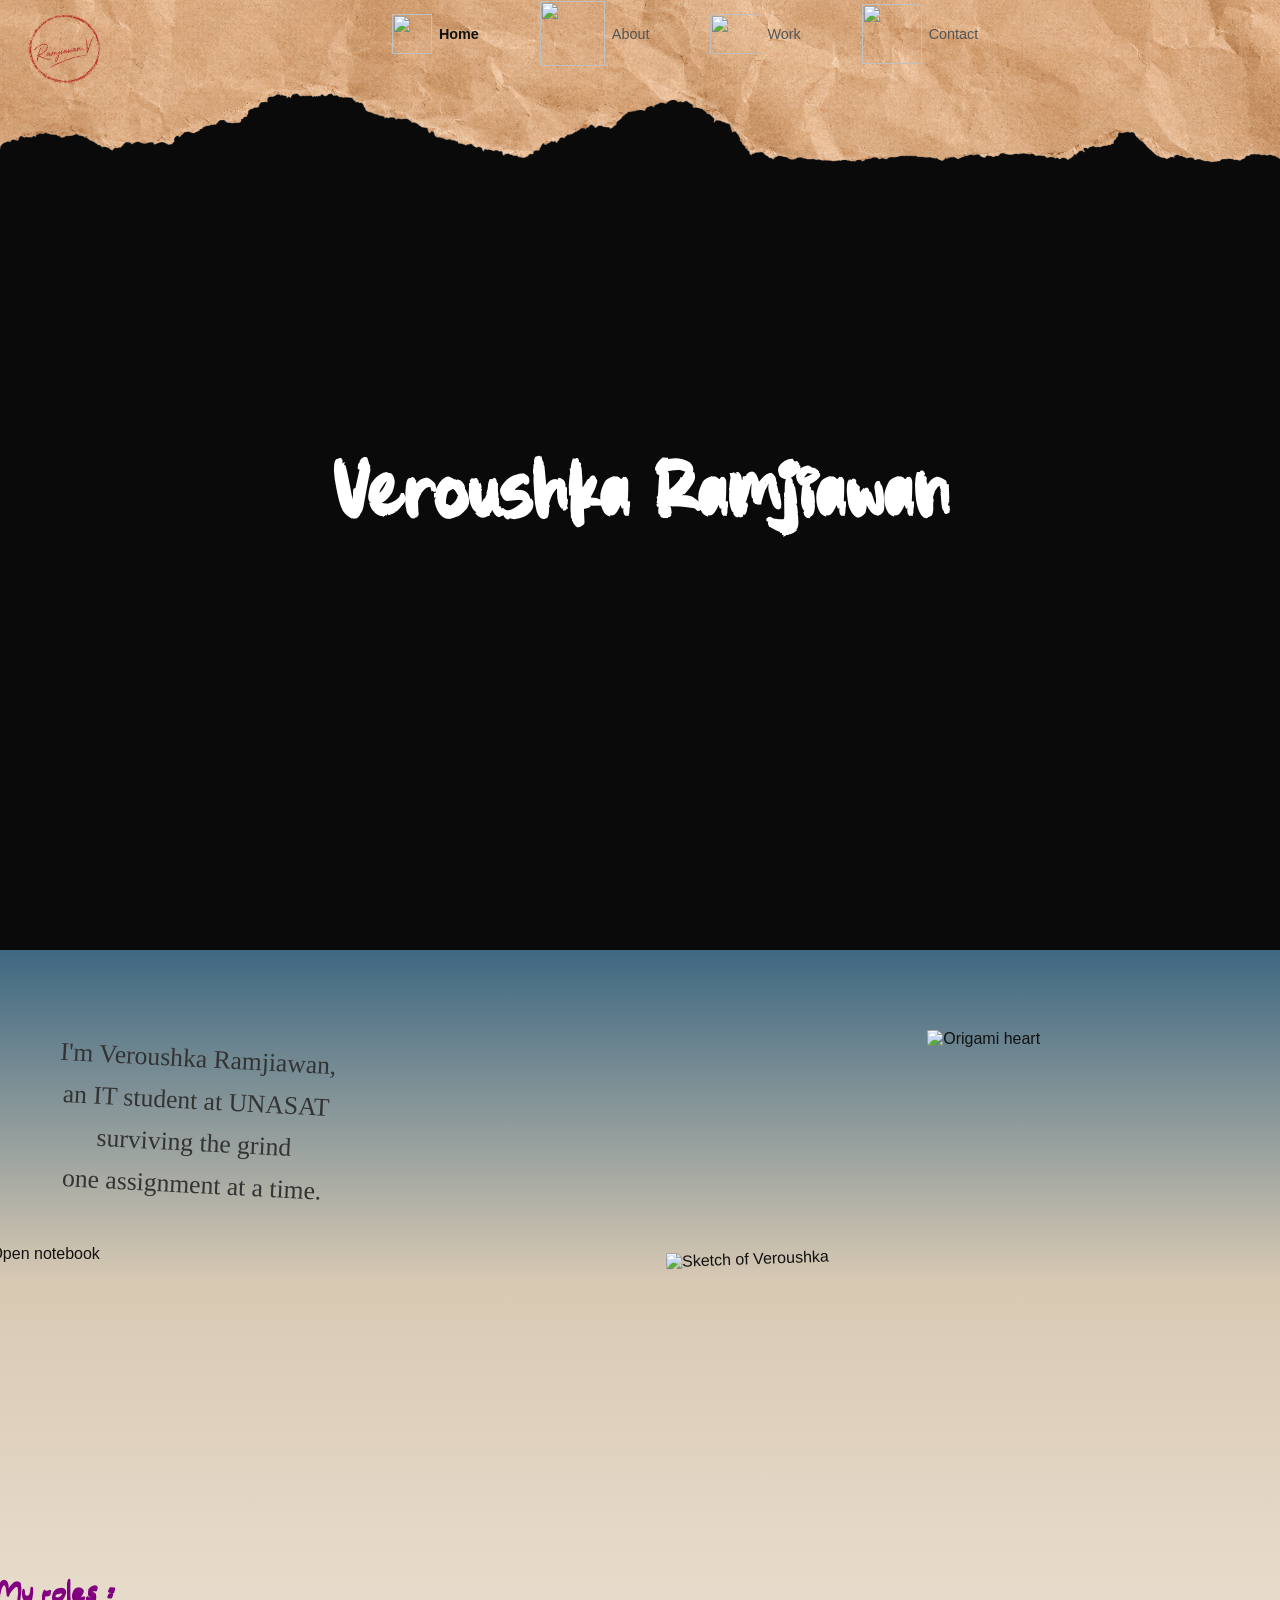
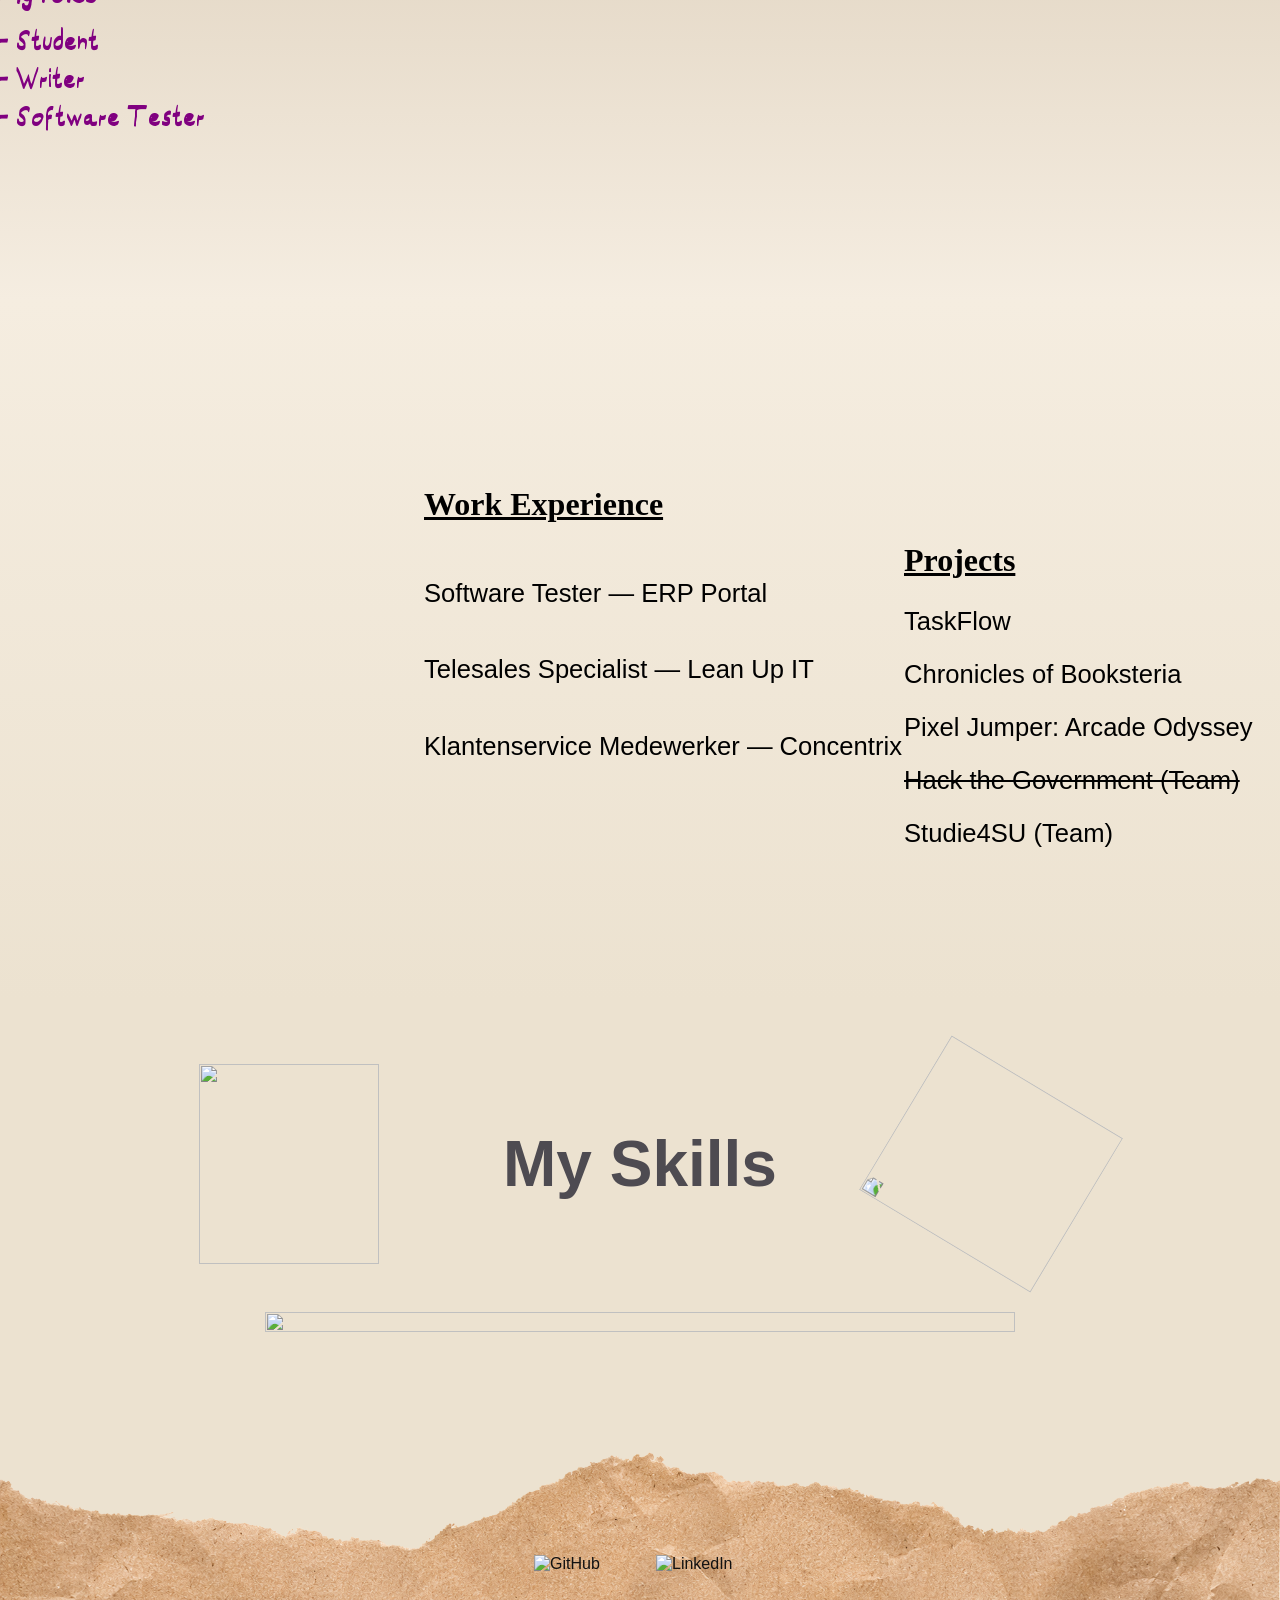
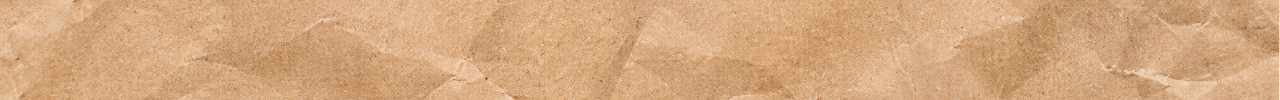
==== commit 92dde8a8: "fix: relocate roles-list to about-strip to escape overflow clipping feat: add about.html scaffold, s" ====
--- a/index.html
+++ b/index.html
@@ -4,7 +4,7 @@
   <meta charset="UTF-8" />
   <meta name="viewport" content="width=device-width, initial-scale=1.0" />
   <title>Veroushka Ramjiawan</title>
-  <link rel="icon" type="image/x-icon" href="./img/favicon.png">
+  <link rel="icon" type="image/x-icon" href="./img/logo.png">
   <link rel="stylesheet" href="./css/main.css" />
 </head>
 <body>
@@ -12,7 +12,7 @@
   <header class="nav">
     <img src="./img/topnavbar.png" alt="" class="nav__bg" aria-hidden="true" />
         <div class="nav__content">
-          <a href="./index.html" class="nav__logo">VR</a>
+          <img src="./img/logo.png" alt="Veroushka Ramjiawan logo" class="nav__logo-img" />
           <ul class="nav__links">
       <li>
         <a href="./index.html" class="nav__link active">
@@ -127,6 +127,12 @@
           </p>
 
       </div>
+            <h3 class="roles-list__heading">My roles :</h3>
+            <ul class="roles-list">
+              <li>- Student</li>
+              <li>- Writer</li>
+              <li>- Software Tester</li>
+            </ul>
 
     </section>
     <section class="experience-projects">
@@ -141,12 +147,6 @@
         </div>
       </div>
 
-      <ul class="roles-list">
-        <li>Student</li>
-        <li>Writer</li>
-        <li>Software Tester</li>
-      </ul>
-
       <div class="experience-projects__note experience-projects__note--projects">
         <img src="img/homepage/projects-note.png" alt="" class="experience-projects__note-bg" />
         <div class="experience-projects__note-text">
@@ -154,7 +154,7 @@
           <ul>
             <li>TaskFlow</li>
             <li>Chronicles of Booksteria</li>
-            <li>Pixel Jumper: Arcade Odyssey (Personal)</li>
+            <li>Pixel Jumper: Arcade Odyssey</li>
             <li class="experience-projects__joke">Hack the Government (Team)</li>
             <li>Studie4SU (Team)</li>
           </ul>
--- a/css/main.css
+++ b/css/main.css
@@ -103,6 +103,15 @@
   color: #111;
   flex-shrink: 0;
   font-family: 'ModularAmplitude', sans-serif;
+}
+
+.nav__logo-img {
+  height: 90px;       
+  width: auto;
+  display: block;
+  position: relative;
+  top: -20px;
+  left: -20px;
 }
 
 /* Section headings — ModularAmplitude, but NOT h1 (.hero__name) */
@@ -435,7 +444,7 @@
   align-items: flex-start;
   gap: 2rem;
   flex-wrap: wrap;
-  padding: 7rem 2rem 4rem; 
+  padding: 5rem 2rem 4rem;
   background: linear-gradient(180deg, #f5ede0 0%, #ece2d0 100%);
   min-height: 700px;       /* tune this — smallest value that doesn't clip the notes */
   overflow: hidden;
@@ -772,15 +781,34 @@
   transform: scale(1.1);
 }
 
-.roles-list {
+.roles-list__heading {
   position: absolute;
   font-family: 'RightRound', sans-serif;
   color: purple;
-  font-size: 1.4rem;
+  font-size: 1.8rem;
+  top: 548px;      /* same coordinate space as .roles-list — adjust to sit above it */
+  left: -780px;
+  z-index: 8;
+  margin: 0;
+}
+
+.roles-list {
+  position: absolute;
+  font-family: 'RightRound', sans-serif;
+  color: purple;
+  font-size: 1.6rem;
   list-style: none;
   padding: 0;
-  margin: 0;
-  top: -4px;       /* positive now — places it inside the section, below the top edge */
-  left: 100px;
-  z-index: 8;
+  margin: 0 0 2rem;  
+  top: 598px;       /* positive now — places it inside the section, below the top edge */
+  left: -780px;
+  z-index: 1;
+}
+
+.roles-list li {
+  margin-bottom: 0.5rem;
+}
+
+.roles-list li:last-child {
+  margin-bottom: 0;
 }
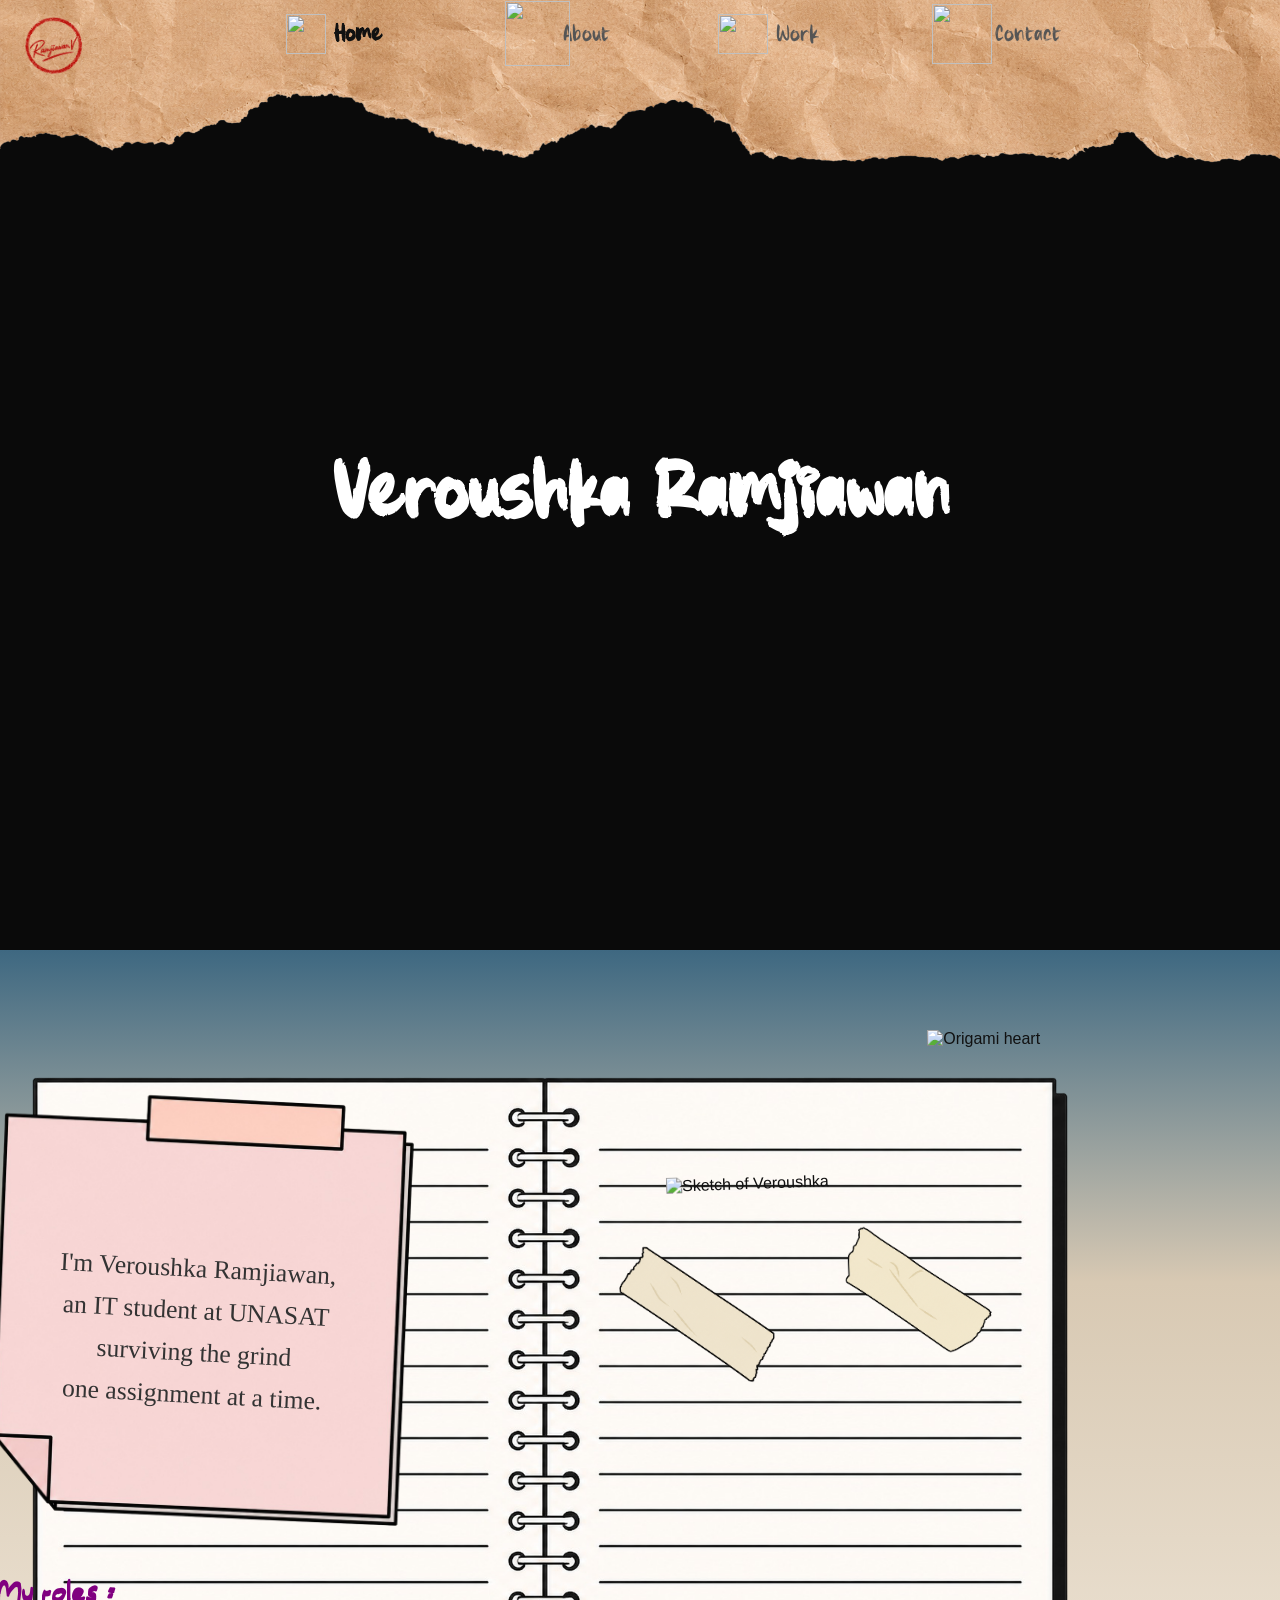
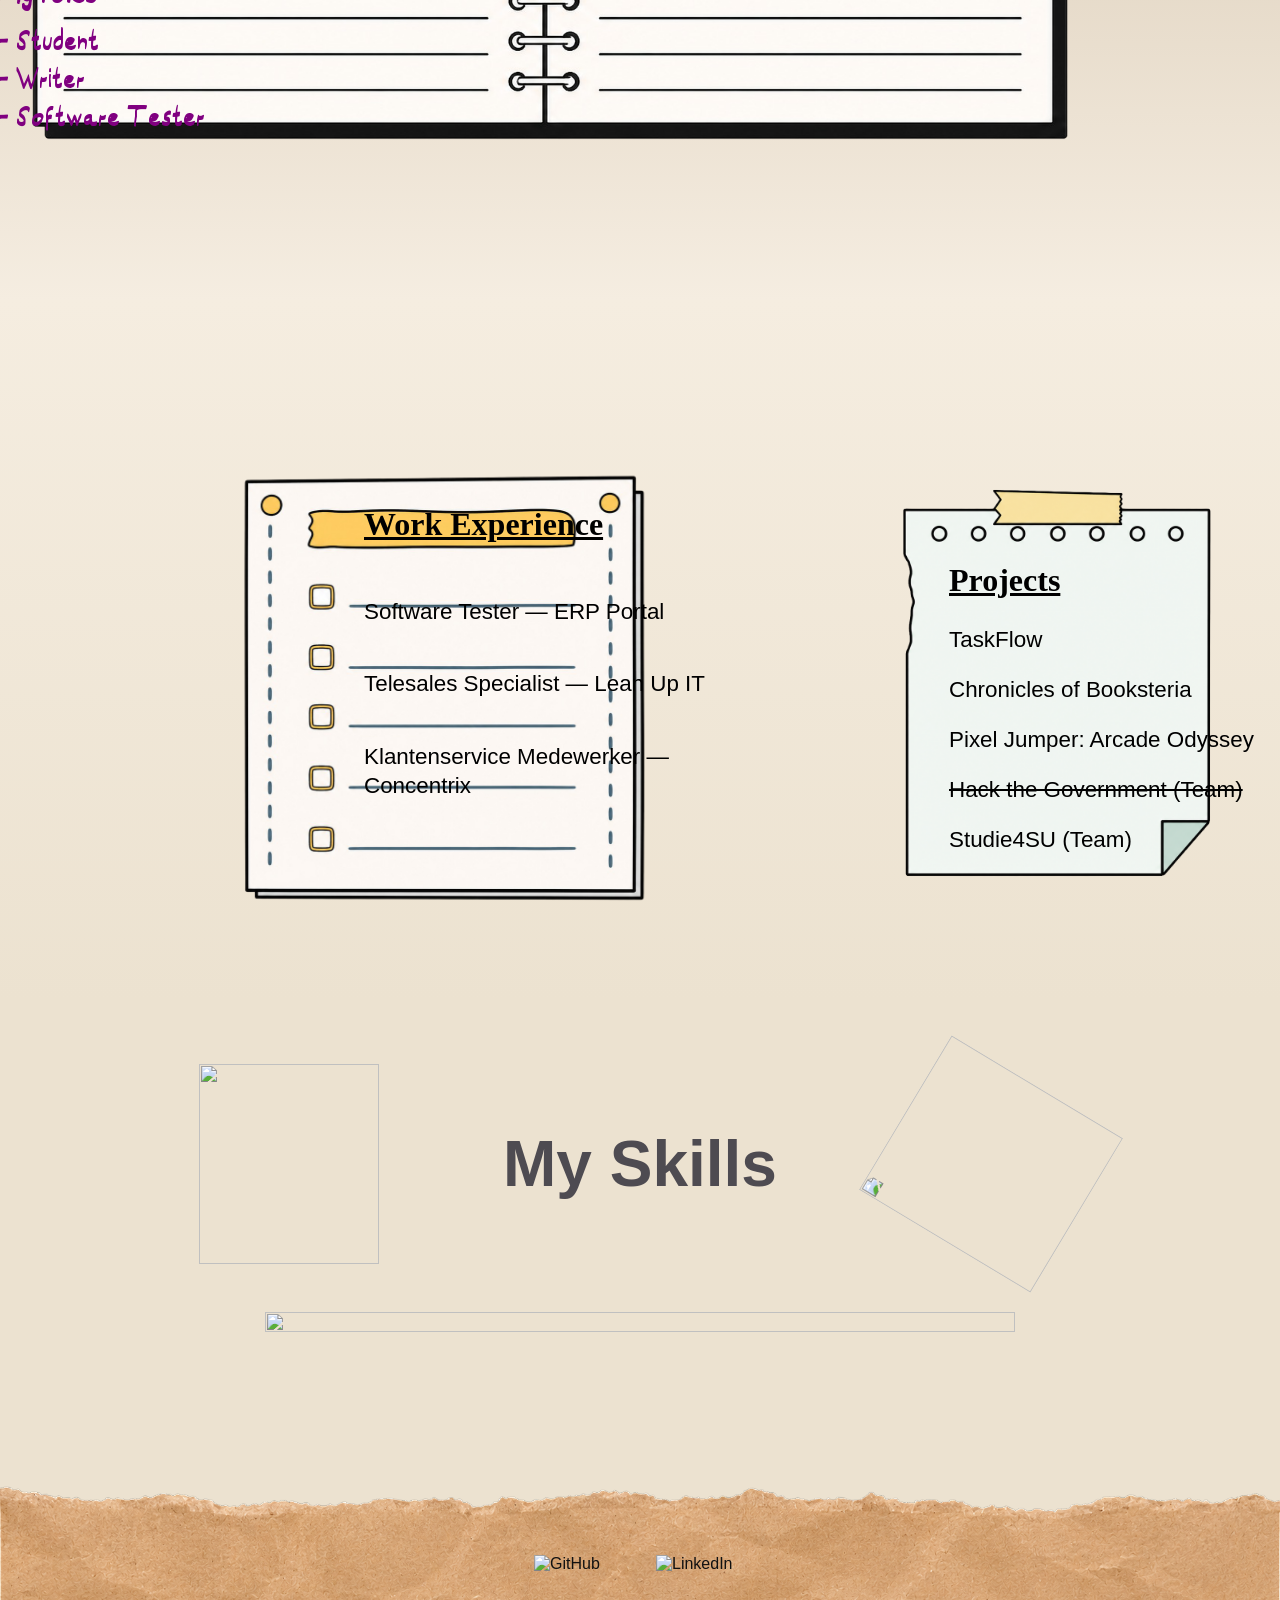
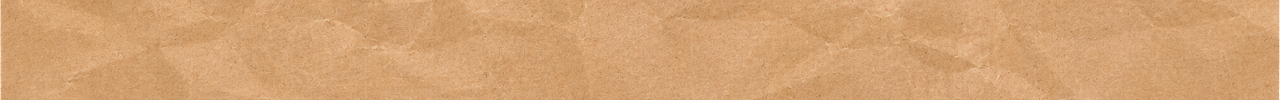
==== commit 4247eac7: "refactor: reset work page to clean shell with shared nav/footer and fix: scope footer cream backgrou" ====
--- a/index.html
+++ b/index.html
@@ -207,7 +207,7 @@
       </div>
     </section>
   </main>
-  <footer class="footer">
+  <footer class="footer footer--home">
     <img src="./img/footer.png" alt="" class="footer__bg" aria-hidden="true" />
 
     <div class="footer__content">
--- a/css/main.css
+++ b/css/main.css
@@ -1,12 +1,6 @@
 /* ============================================================
    main.css
    ============================================================ */
-@font-face {
-  font-family: 'ModularAmplitude';
-  src: url('/fonts/ModularAmplitude-mR6a.ttf') format('truetype');
-  font-weight: normal;
-  font-style: normal;
-}
 
 @font-face {
   font-family: 'HalfTermSchoolsOut';
@@ -95,28 +89,28 @@
   padding: 1.5rem 2.5rem 0;
 }
 
-/* Logo — ModularAmplitude */
+/* Logo — ShinyPaint */
 .nav__logo {
   font-size: 1.4rem;
   font-weight: 700;
   letter-spacing: 0.05em;
   color: #111;
   flex-shrink: 0;
-  font-family: 'ModularAmplitude', sans-serif;
+  font-family: 'ShinyPaint', sans-serif;
 }
 
 .nav__logo-img {
-  height: 90px;       
+  height: 67px;       
   width: auto;
   display: block;
   position: relative;
-  top: -20px;
+  top: -12px;
   left: -20px;
 }
 
-/* Section headings — ModularAmplitude, but NOT h1 (.hero__name) */
+/* Section headings — ShinyPaint, but NOT h1 (.hero__name) */
 h2, h3 {
-  font-family: 'ModularAmplitude', sans-serif;
+  font-family: 'ShinyPaint', sans-serif;
 }
 
 /* Link list — evenly spaced across the nav */
@@ -124,7 +118,7 @@
   display: flex;
   align-items: center;
   justify-content: center;
-  gap: 2rem;
+  gap: 5rem;
   flex: 1;
   margin: -30px 0 0;
 }
@@ -139,10 +133,10 @@
   padding: 0.45rem 0.9rem;
   border-radius: 8px;
 
-  font-size: 0.9rem;
+  font-size: 1.8rem;
   font-weight: 500;
   color: #555;
-  font-family: 'ModularAmplitude', sans-serif;
+  font-family: 'ShinyPaint', sans-serif;
 
   transition: background 0.15s ease, color 0.15s ease;
 }
@@ -165,11 +159,10 @@
   flex-shrink: 0;
 }
 
-.nav__icon--home    { width: var(--icon-home-w);    height: var(--icon-home-h);    }
-.nav__icon--about   { width: var(--icon-about-w);   height: var(--icon-about-h);   }
-.nav__icon--work    { width: var(--icon-work-w);    height: var(--icon-work-h);    }
-.nav__icon--contact { width: var(--icon-contact-w); height: var(--icon-contact-h); }
-
+.nav__icon--home    { width: var(--icon-home-w); height: var(--icon-home-h); position: relative; top: 0px; left: 0px; }
+.nav__icon--about   { width: var(--icon-about-w); height: var(--icon-about-h); position: relative; top: 0px; left: 15px; }
+.nav__icon--work    { width: var(--icon-work-w); height: var(--icon-work-h); position: relative; top: 0px; left: 0px; }
+.nav__icon--contact { width: var(--icon-contact-w); height: var(--icon-contact-h); position: relative; top: 0px; left: 5px; }
 
 /* ============================================================
    HAMBURGER (mobile only)
@@ -292,7 +285,7 @@
   padding: 0 1rem;
 }
 
-/* Hero name stays plain sans-serif — NOT ModularAmplitude */
+/* Hero name stays plain sans-serif */
 .hero__name {
   font-size: clamp(2.5rem, 8vw, 6rem);
   font-family: 'ShinyPaint', sans-serif;   
@@ -495,40 +488,40 @@
 
 .experience-projects__note--work {
   position: absolute;      /* was relative */
-  width: 1170px;
-  top: 40px;                
-  left: 10px;
+  width: 600px;
+  top: 100px;                
+  left: 140px;
 }
 
 .experience-projects__note--projects {
   position: absolute;      /* was relative */
-  width: 1000px;
-  top: 80px;                
-  left: 580px;
+  width: 500px;
+  top: 150px;                
+  left: 800px;
 }
 
 .experience-projects__note--work .experience-projects__note-text {
   position: absolute;
-  top: 160px;      /* smaller number = higher up */
-  left: 390px;
+  top: 120px;      /* smaller number = higher up */
+  left: 200px;
   color: black;
 }
 
 .experience-projects__note--projects .experience-projects__note-text {
   position: absolute;
-  top: 150px;      /* bigger number = lower down, relative to its own note */
-  left: 300px;
+  top: 100px;      /* bigger number = lower down, relative to its own note */
+  left: 125px;
   color: black;
 }
 
 .experience-projects__note--work .experience-projects__note-text p {
   margin-bottom: 2.7rem;   /* increase this number for more space */
-  font-size: 1.6rem; 
+  font-size: 1.4rem; 
 }
 
 .experience-projects__note--projects .experience-projects__note-text li {
   margin-bottom: 1.5rem;
-  font-size: 1.6rem; 
+  font-size: 1.4rem; 
 }
 
 .experience-projects__note--work .experience-projects__note-text h3 {
@@ -731,6 +724,9 @@
   position: relative;
   width: 100%;
   overflow: hidden;
+}
+
+.footer--home {
   background: #ece2d0;
 }
 
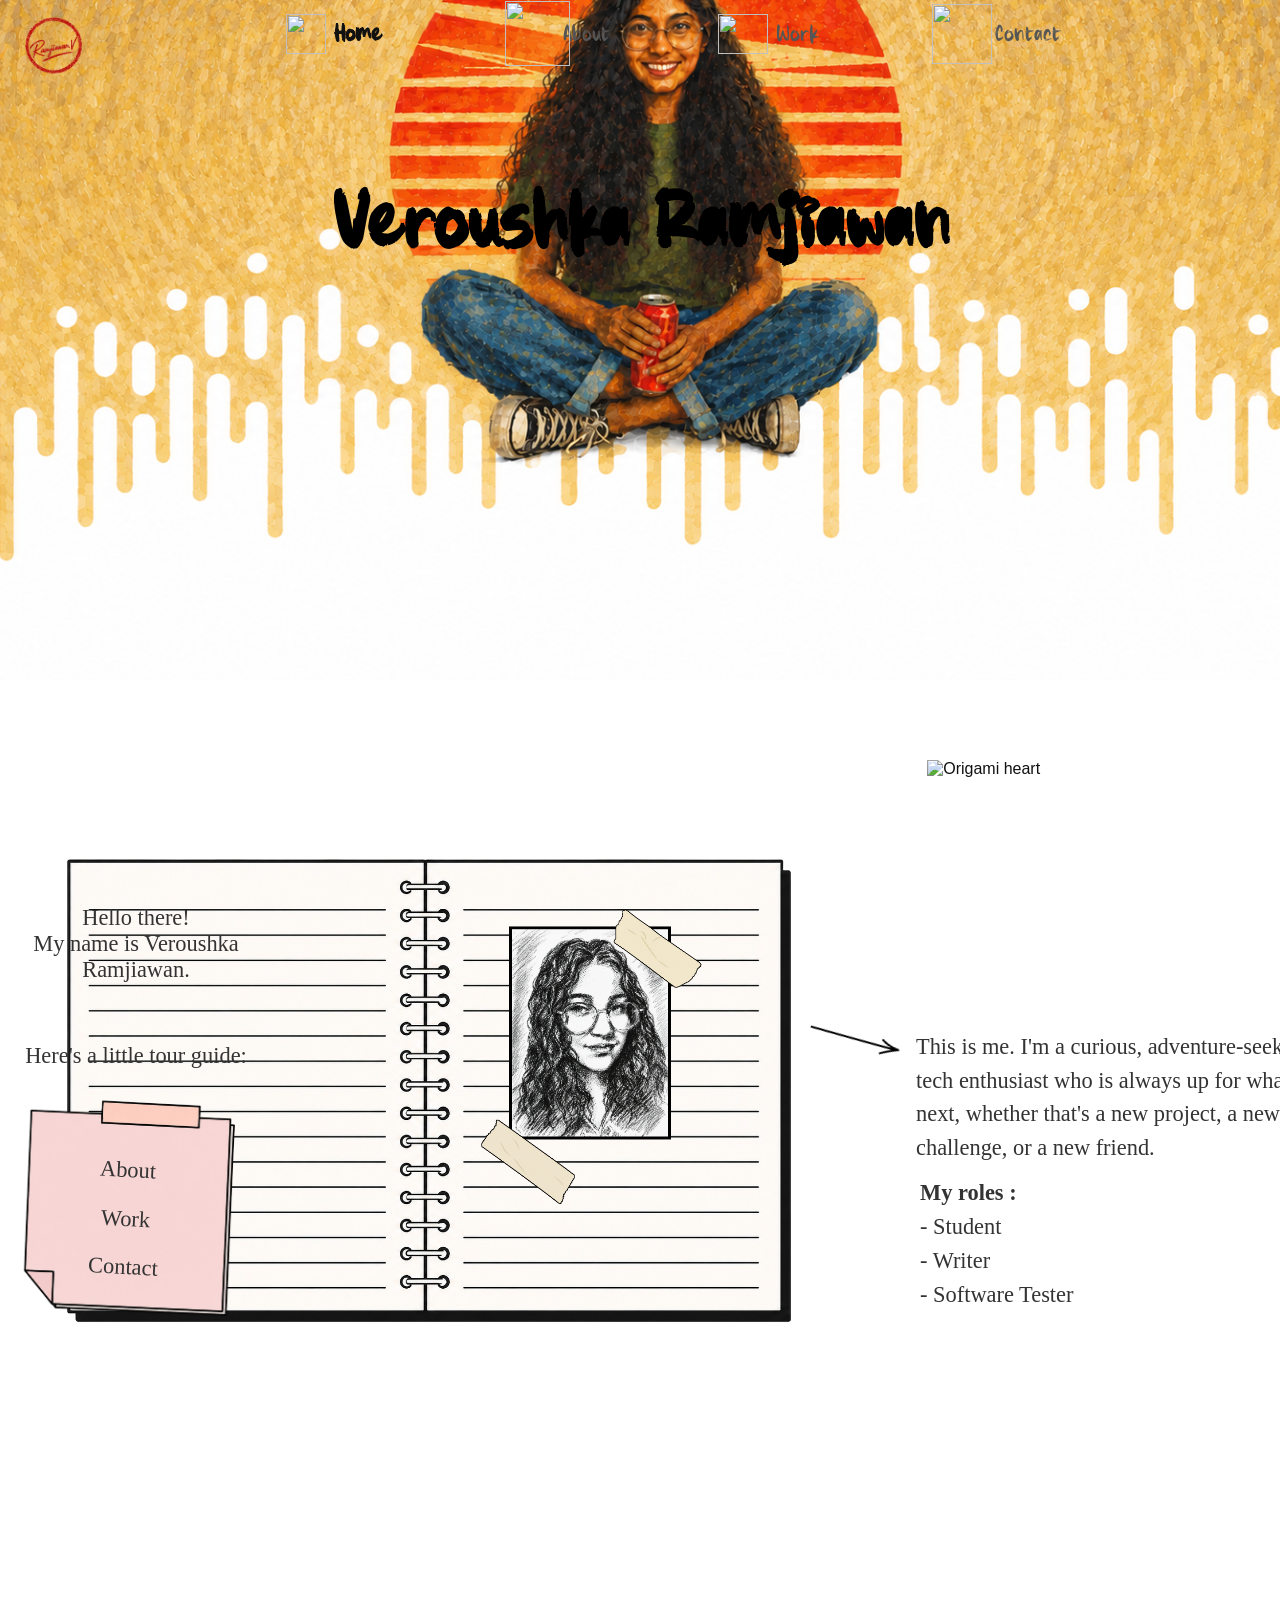
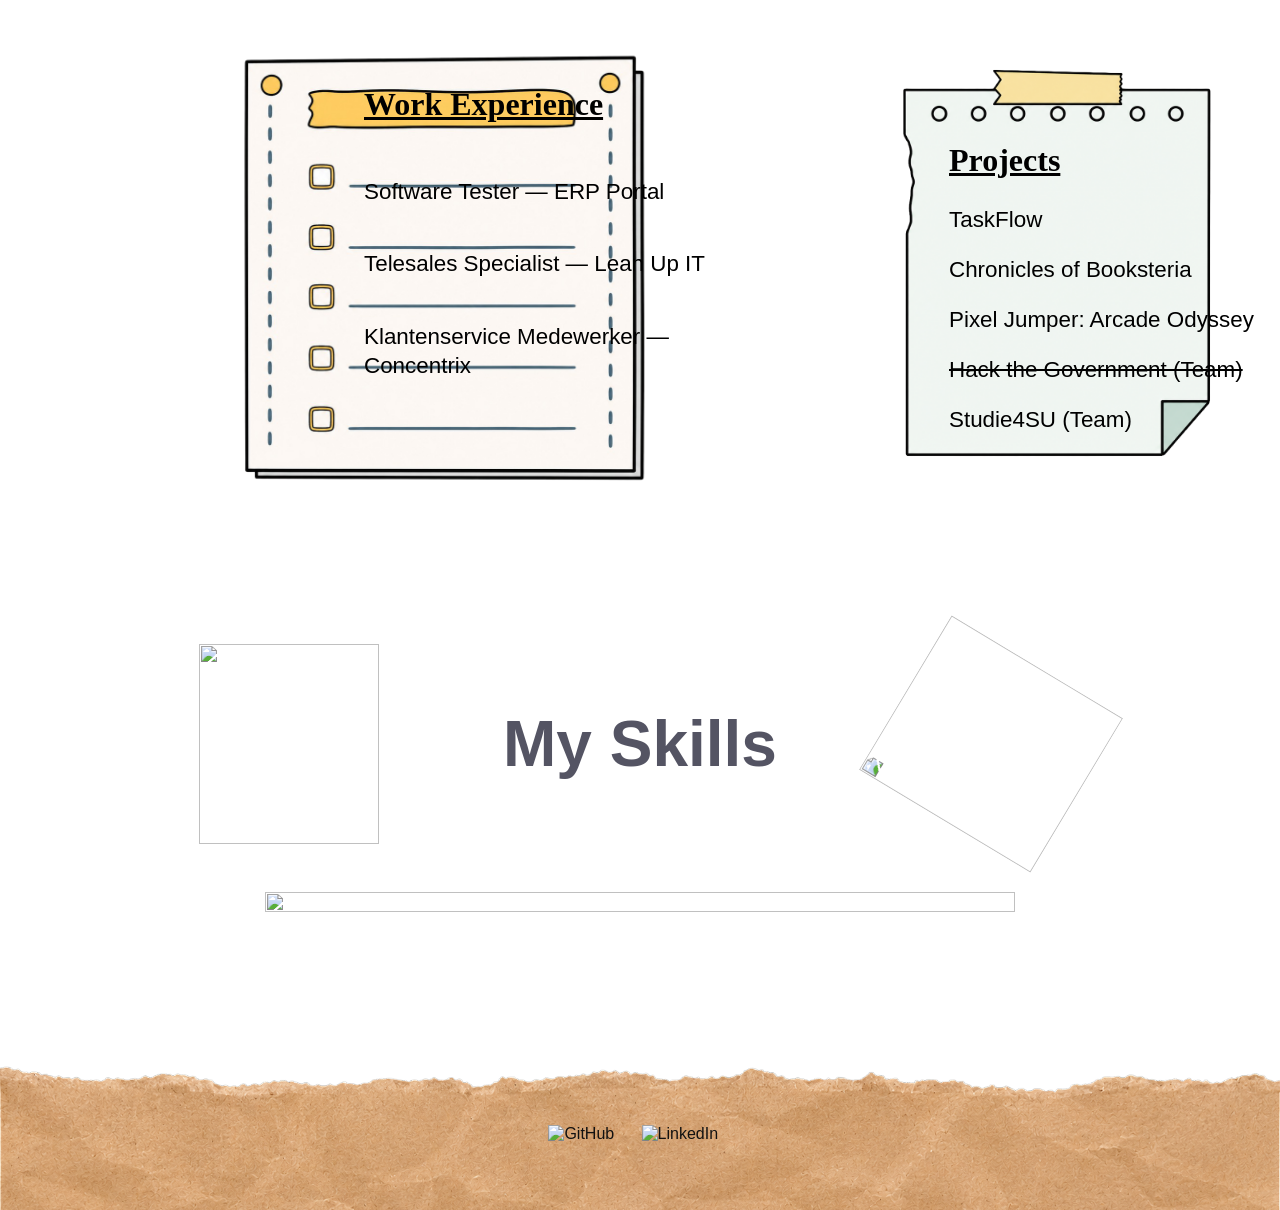
==== commit 4a747a9c: "fix: correct beat-detection averaging, restore missing if-guard and console logging in typewriter fe" ====
--- a/index.html
+++ b/index.html
@@ -10,7 +10,7 @@
 <body>
 
   <header class="nav">
-    <img src="./img/topnavbar.png" alt="" class="nav__bg" aria-hidden="true" />
+    <img src="./img/topnavbar.webp" alt="" class="nav__bg" aria-hidden="true" />
         <div class="nav__content">
           <img src="./img/logo.png" alt="Veroushka Ramjiawan logo" class="nav__logo-img" />
           <ul class="nav__links">
@@ -72,16 +72,12 @@
   <main>
     <section class="hero" id="hero">
 
-      <video
-        class="hero__video"
-        autoplay
-        muted
-        loop
-        playsinline
-        preload="auto"
-        aria-hidden="true">
-        <source src="./img/homepage/hero-video.mp4" type="video/mp4" />
-      </video>
+      <img
+        src="./img/homepage/background3.png"
+        alt=""
+        class="hero__bg"
+        aria-hidden="true"
+      />
 
       <div class="hero__overlay" aria-hidden="true"></div>
 
@@ -111,7 +107,13 @@
           alt="Origami heart"
           class="about-strip__heart"
         />
-
+        <p class="about-strip__intro-text">
+          <span class="about-strip__intro-text--top">
+            Hello there!<br />
+            My name is Veroushka Ramjiawan.
+          </span><br />
+          Here's a little tour guide:
+        </p>
         <div class="about-strip__sticky-wrap">
           <img
             src="./img/homepage/sticky-note.png"
@@ -119,20 +121,26 @@
             class="about-strip__sticky-bg"
             aria-hidden="true"
           />
-          <p class="about-strip__sticky-text">
-            I'm Veroushka Ramjiawan,<br />
-            an IT student at UNASAT<br />
-            surviving the grind<br />
-            one assignment at a time.
-          </p>
-
-      </div>
-            <h3 class="roles-list__heading">My roles :</h3>
-            <ul class="roles-list">
-              <li>- Student</li>
-              <li>- Writer</li>
-              <li>- Software Tester</li>
-            </ul>
+          <ul class="about-strip__sticky-text">
+            <li><a href="./about.html">About</a></li>
+            <li><a href="./work.html">Work</a></li>
+            <li><a href="./contact.html">Contact</a></li>
+          </ul>
+        </div>
+
+        <p class="about-strip__bio-text">
+          This is me. I'm a curious, adventure-seeking tech enthusiast who is always up for what's next, whether that's a new project, a new challenge, or a new friend.
+        </p>
+        <img src="./img/aboutpage/arrow6.png" alt="" class="about-strip__arrow" aria-hidden="true" />
+
+            <div class="about-strip__roles">
+              <h3 class="roles-list__heading">My roles :</h3>
+              <ul class="roles-list">
+                <li>- Student</li>
+                <li>- Writer</li>
+                <li>- Software Tester</li>
+              </ul>
+            </div>
 
     </section>
     <section class="experience-projects">
--- a/css/main.css
+++ b/css/main.css
@@ -256,26 +256,18 @@
   display: flex;
   align-items: center;
   justify-content: center;
-  margin-top: -250px;
+  margin-top: -220px;
   background: #111;
 }
 
-.hero__video {
+.hero__bg {
   position: absolute;
   inset: 0;
   width: 100%;
   height: 100%;
   object-fit: cover;
-  object-position: center 30%;   /* was: center top — nudges the crop point down */
-  transform-origin: center;
+  object-position: center 30%;
   z-index: 0;
-}
-
-.hero__overlay {
-  position: absolute;
-  inset: 0;
-  background: rgba(0, 0, 0, 0.4);
-  z-index: 1;
 }
 
 .hero__content {
@@ -289,7 +281,7 @@
 .hero__name {
   font-size: clamp(2.5rem, 8vw, 6rem);
   font-family: 'ShinyPaint', sans-serif;   
-  color: white;
+  color: rgb(0, 0, 0);
   margin-bottom: 1rem;
 }
 
@@ -305,10 +297,10 @@
 
 .about-strip {
   position: relative;
-  background: linear-gradient(180deg, #3e6881 0%, #d8c9b3 35%, #f5ede1 100%);
+  background: linear-gradient(180deg, rgba(255, 255, 255, 0) 60%, #ffffff 100%);
   padding: 5rem 3rem 5rem 2rem;
   overflow: hidden;
-  min-height: 950px;  /* increase this until nothing gets cut off */
+  min-height: 800px;  /* increase this until nothing gets cut off */
 }
 
 /* Notebook — absolutely positioned, big, pushed to the left */
@@ -317,11 +309,11 @@
   top: 300px; 
   transform: translateY(-30%);
   width: 90%;
-  left: -2%;
+  left: 2%;
 }
 
 .about-strip__notebook img {
-  width: 100%;
+  width: 70%;
   height: auto;
   display: block;
 }
@@ -330,10 +322,8 @@
 .about-strip__photo-wrap {
   position: absolute;
   top: 20%;        /* up/down on the notebook */
-  left: 60%;       /* left/right — 55% pushes it to the right page */
-  width: 23%;      /* size of the photo */
-  transform: rotate(-2deg);  /* adjust degrees to taste */
-
+  left: 42%;       /* left/right — 55% pushes it to the right page */
+  width: 20%;      /* size of the photo */
 }
 
 .about-strip__photo {
@@ -341,6 +331,7 @@
   height: 100px;     
   display: block;
   object-fit: cover;  /* crops cleanly instead of stretching */
+  border: 3px solid #000;
 }
 
 /* Tape pieces */
@@ -353,12 +344,12 @@
 
 .about-strip__tape--1 {
   top: -25%;
-  left: 42%;
+  left: 28%;
 }
 
 .about-strip__tape--2 {
   top: 75%;
-  right: 40%;
+  right: 57%;
 }
 
 /* Right column — floated on the right side */
@@ -380,12 +371,28 @@
   display: block;
 }
 
+.about-strip__intro-text {
+  position: absolute;
+  width: 260px;
+  top: 205px;        /* up/down — adjust to sit above the sticky note */
+  left: -770px;       /* left/right — start it matching the sticky note's left value */
+  font-family: 'HalfTermSchoolsOut';
+  font-size: 1.4rem;
+  color: #333;
+  text-align: center;
+}
+
+.about-strip__intro-text--top {
+  position: relative;
+  top: -60px;
+}
+
 /* Sticky note wrapper */
 .about-strip__sticky-wrap {
   position: absolute;  /* now fully independent */
-  width: 600px;        /* size */
-  top: -1rem;          /* up/down from the top of .about-strip__right */
-  left: -55rem;         /* left/right — negative goes toward the notebook */
+  width: 300px;        /* size */
+  top: 300px;          /* up/down from the top of .about-strip__right */
+  left: -800px;         /* left/right — negative goes toward the notebook */
 }
 
 .about-strip__sticky-bg {
@@ -398,15 +405,38 @@
   position: absolute;
   inset: 0;
   display: flex;
+  flex-direction: column;
   align-items: center;
   justify-content: center;
+  gap: 0.75rem;
   padding: 18% 12% 12%;
   font-family: 'HalfTermSchoolsOut';
-  font-size: 1.6rem;        /* bigger — try 1.4rem, 1.6rem etc */
+  font-size: 1.4rem;
   line-height: 1.65;
   color: #333;
   text-align: center;
-  transform: rotate(3deg); /* match your sticky note angle — adjust degrees */
+  transform: rotate(3deg);
+}
+
+.about-strip__bio-text {
+  position: absolute;
+  width: 400px;
+  top: 270px;          /* up/down — adjust to position it where you want */
+  left: 140px;          /* left/right — adjust to position it next to the notebook */
+  font-family: 'HalfTermSchoolsOut';
+  font-size: 1.4rem;
+  line-height: 1.5;
+  color: #333;
+  text-align: left;
+}
+
+.about-strip__arrow {
+  position: absolute;
+  width: 100px;
+  top: 250px;
+  left: 30px;
+  z-index: 3;
+  transform: rotate(200deg);
 }
 
 /* Mobile — stack vertically */
@@ -437,8 +467,8 @@
   align-items: flex-start;
   gap: 2rem;
   flex-wrap: wrap;
-  padding: 5rem 2rem 4rem;
-  background: linear-gradient(180deg, #f5ede0 0%, #ece2d0 100%);
+  padding: rem 2rem 4rem;
+  background: #ffffff;
   min-height: 700px;       /* tune this — smallest value that doesn't clip the notes */
   overflow: hidden;
 }
@@ -554,7 +584,7 @@
 
 .skills {
   position: relative;
-  background: #ece2d0;
+  background: #ffffff;
   padding: 4rem 2rem;
   text-align: center;
 }
@@ -727,12 +757,12 @@
 }
 
 .footer--home {
-  background: #ece2d0;
+  background: #ffffff;
 }
 
 .footer__bg {
   width: 100%;
-  max-height: 300px; 
+  max-height: 230px; 
   object-fit: cover;
   object-position: center top;
   display: block;
@@ -744,7 +774,7 @@
   display: flex;
   align-items: center;
   justify-content: center;
-  gap: 2rem;
+  gap: 0.2rem;
 }
 
 .footer__link {
@@ -759,17 +789,17 @@
 
 .footer__icon--github {
   width: 90px;
-  height: 90px;
+  height: 60px;
   max-width: none;
-  top: 50px;
+  top: 60px;
   left: 0px;
 }
 
 .footer__icon--linkedin {
   width: 90px;
-  height: 90px;
+  height: 60px;
   max-width: none;
-  top: 50px;
+  top: 60px;
   left: 0px;
 }
 
@@ -777,27 +807,29 @@
   transform: scale(1.1);
 }
 
+.about-strip__roles {
+  position: absolute;
+  top: 420px;
+  left: 144px;
+}
+
 .roles-list__heading {
-  position: absolute;
-  font-family: 'RightRound', sans-serif;
-  color: purple;
-  font-size: 1.8rem;
-  top: 548px;      /* same coordinate space as .roles-list — adjust to sit above it */
-  left: -780px;
+  position: relative;
+  font-family: 'HalfTermSchoolsOut';
+  color: #333;
+  font-size: 1.4rem;
   z-index: 8;
   margin: 0;
 }
 
 .roles-list {
-  position: absolute;
-  font-family: 'RightRound', sans-serif;
-  color: purple;
-  font-size: 1.6rem;
+  position: relative;
+  font-family: 'HalfTermSchoolsOut';
+  color: #333;
+  font-size: 1.4rem;
   list-style: none;
   padding: 0;
-  margin: 0 0 2rem;  
-  top: 598px;       /* positive now — places it inside the section, below the top edge */
-  left: -780px;
+  margin: 0.5rem 0 2rem;
   z-index: 1;
 }
 
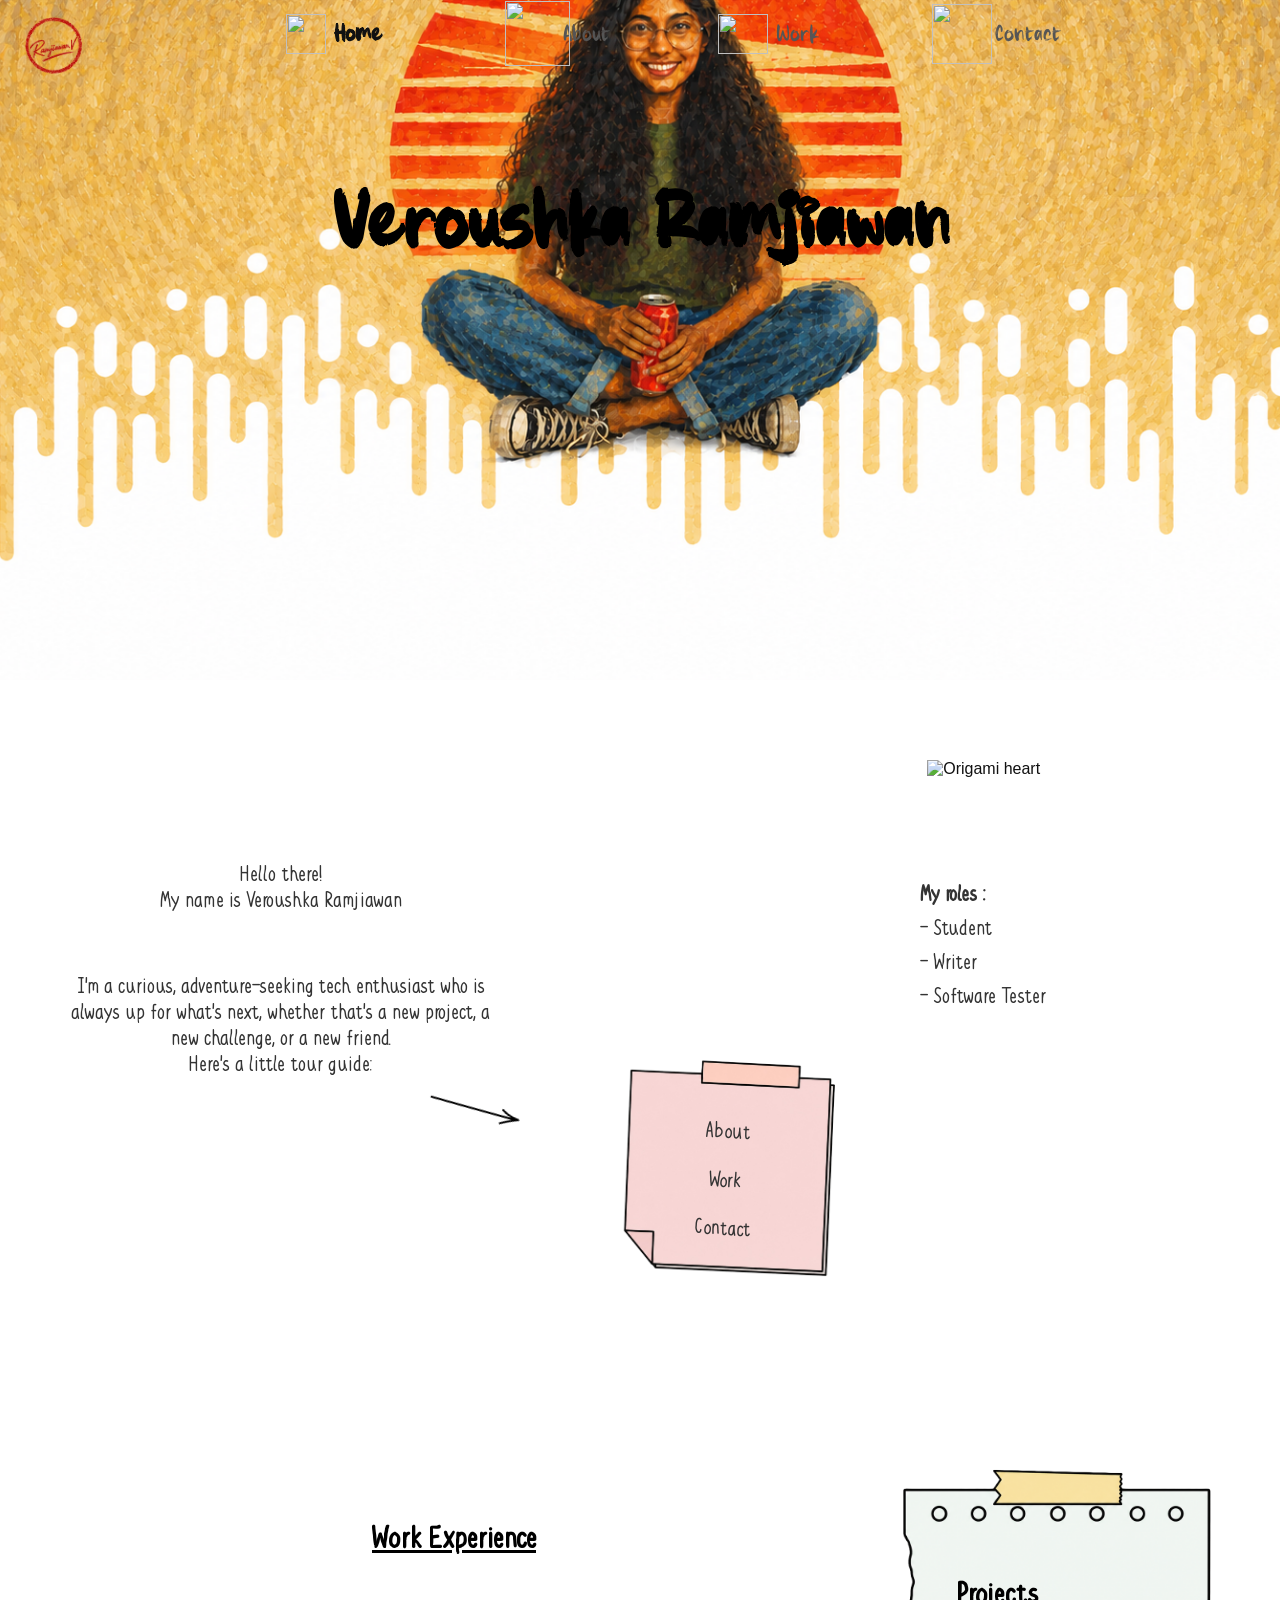
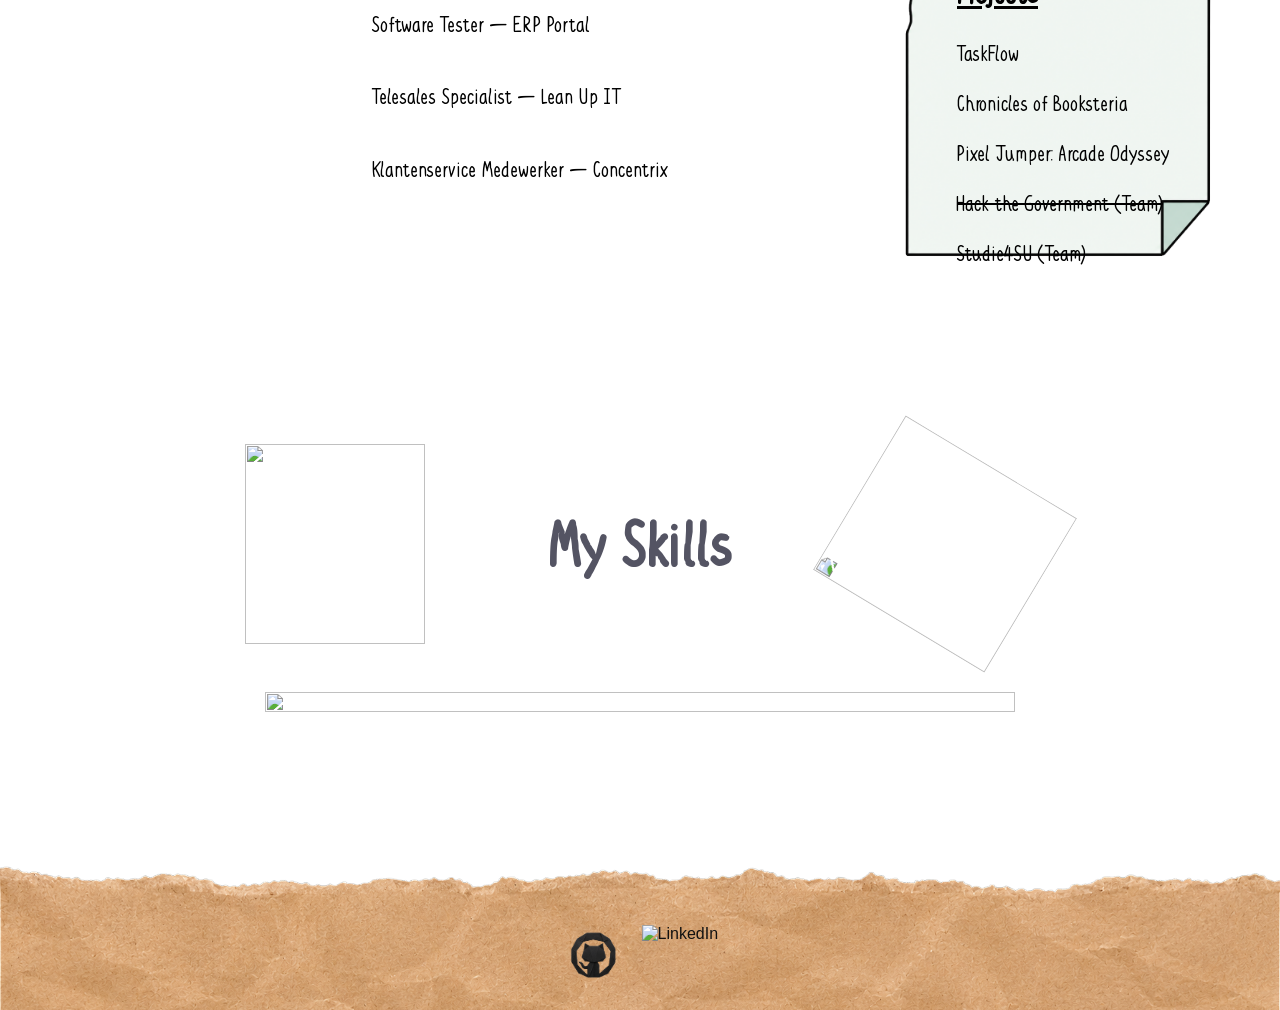
==== commit 18bcfed4: "chore: rename files to kebab-case, update all references" ====
--- a/index.html
+++ b/index.html
@@ -89,17 +89,6 @@
 
     <section class="about-strip">
 
-    <div class="about-strip__notebook">
-      <img src="./img/homepage/homepage2.png" alt="Open notebook" />
-
-      <div class="about-strip__photo-wrap">
-        <img src="./img/homepage/tape1.png" alt="" class="about-strip__tape about-strip__tape--1" aria-hidden="true" />
-        <img src="./img/homepage/tape2.png" alt="" class="about-strip__tape about-strip__tape--2" aria-hidden="true" />
-        <img src="./img/homepage/Sara.jpeg" alt="Sketch of Veroushka" class="about-strip__photo" />
-      </div>
-
-    </div>
-
       <div class="about-strip__right">
 
         <img
@@ -110,8 +99,9 @@
         <p class="about-strip__intro-text">
           <span class="about-strip__intro-text--top">
             Hello there!<br />
-            My name is Veroushka Ramjiawan.
+            My name is Veroushka Ramjiawan
           </span><br />
+          I'm a curious, adventure-seeking tech enthusiast who is always up for what's next, whether that's a new project, a new challenge, or a new friend.<br />
           Here's a little tour guide:
         </p>
         <div class="about-strip__sticky-wrap">
@@ -128,9 +118,6 @@
           </ul>
         </div>
 
-        <p class="about-strip__bio-text">
-          This is me. I'm a curious, adventure-seeking tech enthusiast who is always up for what's next, whether that's a new project, a new challenge, or a new friend.
-        </p>
         <img src="./img/aboutpage/arrow6.png" alt="" class="about-strip__arrow" aria-hidden="true" />
 
             <div class="about-strip__roles">
@@ -146,7 +133,7 @@
     <section class="experience-projects">
       <img src="img/homepage/arrow.png" alt="" class="experience-projects__arrow" />
       <div class="experience-projects__note experience-projects__note--work">
-        <img src="img/homepage/work-experience-note.png" alt="" class="experience-projects__note-bg" />
+        <img src="img/homepage/work-experience.svg" alt="" class="experience-projects__note-bg" />
         <div class="experience-projects__note-text">
           <h3>Work Experience</h3>
           <p>Software Tester — ERP Portal</p>
@@ -220,7 +207,7 @@
 
     <div class="footer__content">
       <a href="https://github.com/Veroush" target="_blank" rel="noopener noreferrer" class="footer__link">
-        <img src="./img/origami_github.png" alt="GitHub" class="footer__icon footer__icon--github" />
+        <img src="./img/origami-github.png" alt="GitHub" class="footer__icon footer__icon--github" />
       </a>
       <a href="https://www.linkedin.com/in/veroushka-ramjiawan-636114392/" target="_blank" rel="noopener noreferrer" class="footer__link">
         <img src="./img/linkedin-icon.png" alt="LinkedIn" class="footer__icon footer__icon--linkedin" />
--- a/css/main.css
+++ b/css/main.css
@@ -4,21 +4,21 @@
 
 @font-face {
   font-family: 'HalfTermSchoolsOut';
-  src: url('/fonts/HalfTermSchoolsOut-V4q5l.ttf') format('truetype');
+  src: url('/fonts/half-term-schools-out-v4q5l.ttf') format('truetype');
   font-weight: normal;
   font-style: normal;
 }
 
 @font-face {
   font-family: 'ShinyPaint';
-  src: url('/fonts/ShinyPaint-ZpWEZ.otf') format('opentype');
+  src: url('/fonts/shiny-paint-zpwez.otf') format('opentype');
   font-weight: normal;
   font-style: normal;
 }
 
 @font-face {
   font-family: 'RightRound';
-  src: url('/fonts/RightRound-Wq7G.ttf') format('truetype');
+  src: url('/fonts/right-round-wq7g.ttf') format('truetype');
   font-weight: normal;
   font-style: normal;
 }
@@ -297,59 +297,13 @@
 
 .about-strip {
   position: relative;
-  background: linear-gradient(180deg, rgba(255, 255, 255, 0) 60%, #ffffff 100%);
+  background: url('/img/homepage/about-strip-bg.svg');
+  background-repeat: no-repeat;
+  background-size: 650px auto;
+  background-position: 10% center;
   padding: 5rem 3rem 5rem 2rem;
   overflow: hidden;
-  min-height: 800px;  /* increase this until nothing gets cut off */
-}
-
-/* Notebook — absolutely positioned, big, pushed to the left */
-.about-strip__notebook {
-  position: absolute;
-  top: 300px; 
-  transform: translateY(-30%);
-  width: 90%;
-  left: 2%;
-}
-
-.about-strip__notebook img {
-  width: 70%;
-  height: auto;
-  display: block;
-}
-
-/* Photo taped to the notebook */
-.about-strip__photo-wrap {
-  position: absolute;
-  top: 20%;        /* up/down on the notebook */
-  left: 42%;       /* left/right — 55% pushes it to the right page */
-  width: 20%;      /* size of the photo */
-}
-
-.about-strip__photo {
-  width: 100%;
-  height: 100px;     
-  display: block;
-  object-fit: cover;  /* crops cleanly instead of stretching */
-  border: 3px solid #000;
-}
-
-/* Tape pieces */
-.about-strip__tape {
-  position: absolute;
-  width: 300px;
-  height: auto;
-  z-index: 2;
-}
-
-.about-strip__tape--1 {
-  top: -25%;
-  left: 28%;
-}
-
-.about-strip__tape--2 {
-  top: 75%;
-  right: 57%;
+  min-height: 600px;
 }
 
 /* Right column — floated on the right side */
@@ -373,9 +327,9 @@
 
 .about-strip__intro-text {
   position: absolute;
-  width: 260px;
-  top: 205px;        /* up/down — adjust to sit above the sticky note */
-  left: -770px;       /* left/right — start it matching the sticky note's left value */
+  width: 450px;   /* was 260px — widen to fit the added sentence */
+  top: 160px;
+  left: -720px;    /* revisit this too, since you just removed the notebook it was anchored to */
   font-family: 'HalfTermSchoolsOut';
   font-size: 1.4rem;
   color: #333;
@@ -391,8 +345,8 @@
 .about-strip__sticky-wrap {
   position: absolute;  /* now fully independent */
   width: 300px;        /* size */
-  top: 300px;          /* up/down from the top of .about-strip__right */
-  left: -800px;         /* left/right — negative goes toward the notebook */
+  top: 260px;          /* up/down from the top of .about-strip__right */
+  left: -200px;         /* left/right — negative goes toward the notebook */
 }
 
 .about-strip__sticky-bg {
@@ -418,23 +372,11 @@
   transform: rotate(3deg);
 }
 
-.about-strip__bio-text {
-  position: absolute;
-  width: 400px;
-  top: 270px;          /* up/down — adjust to position it where you want */
-  left: 140px;          /* left/right — adjust to position it next to the notebook */
-  font-family: 'HalfTermSchoolsOut';
-  font-size: 1.4rem;
-  line-height: 1.5;
-  color: #333;
-  text-align: left;
-}
-
 .about-strip__arrow {
   position: absolute;
   width: 100px;
-  top: 250px;
-  left: 30px;
+  top: 320px;
+  left: -350px;
   z-index: 3;
   transform: rotate(200deg);
 }
@@ -443,15 +385,6 @@
 @media (max-width: 768px) {
   .about-strip {
     padding: 3rem 1.5rem;
-  }
-
-  .about-strip__notebook {
-    position: relative;
-    top: unset;
-    left: unset;
-    transform: none;
-    width: 90%;
-    margin: 0 auto 2rem;
   }
 
   .about-strip__right {
@@ -487,7 +420,7 @@
 .experience-projects__note-text {
   position: absolute;
   inset: 0;
-  padding: 2rem 1.5rem;
+  padding: 4rem 2rem;
   font-family: 'HalfTermSchoolsOut', sans-serif;
 }
 
@@ -807,9 +740,18 @@
   transform: scale(1.1);
 }
 
+.footer__tear-left {
+  position: absolute;
+  top: 130px;
+  left: 10px;
+  width: 150px;   /* tune to taste */
+  height: auto;
+  z-index: 1;      /* bump above .footer__bg, below .footer__content if needed */
+}
+
 .about-strip__roles {
   position: absolute;
-  top: 420px;
+  top: 120px;
   left: 144px;
 }
 
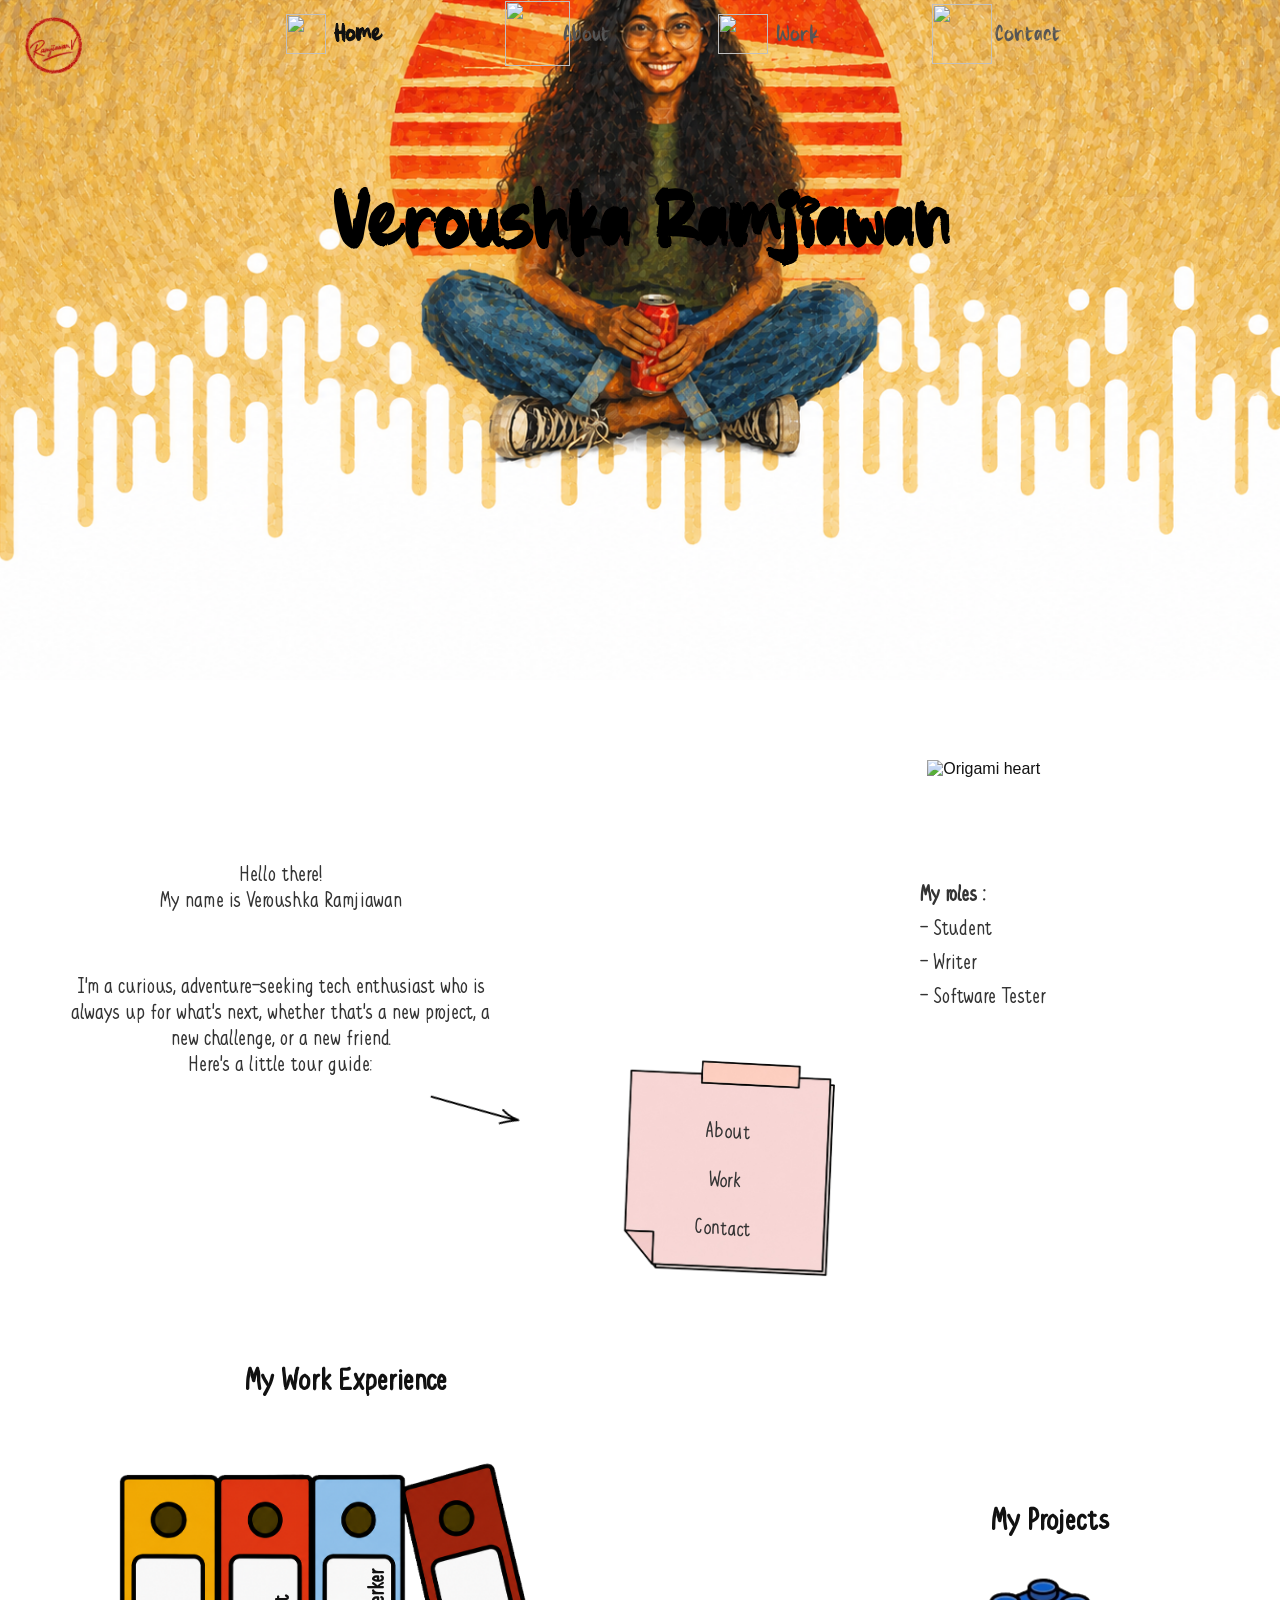
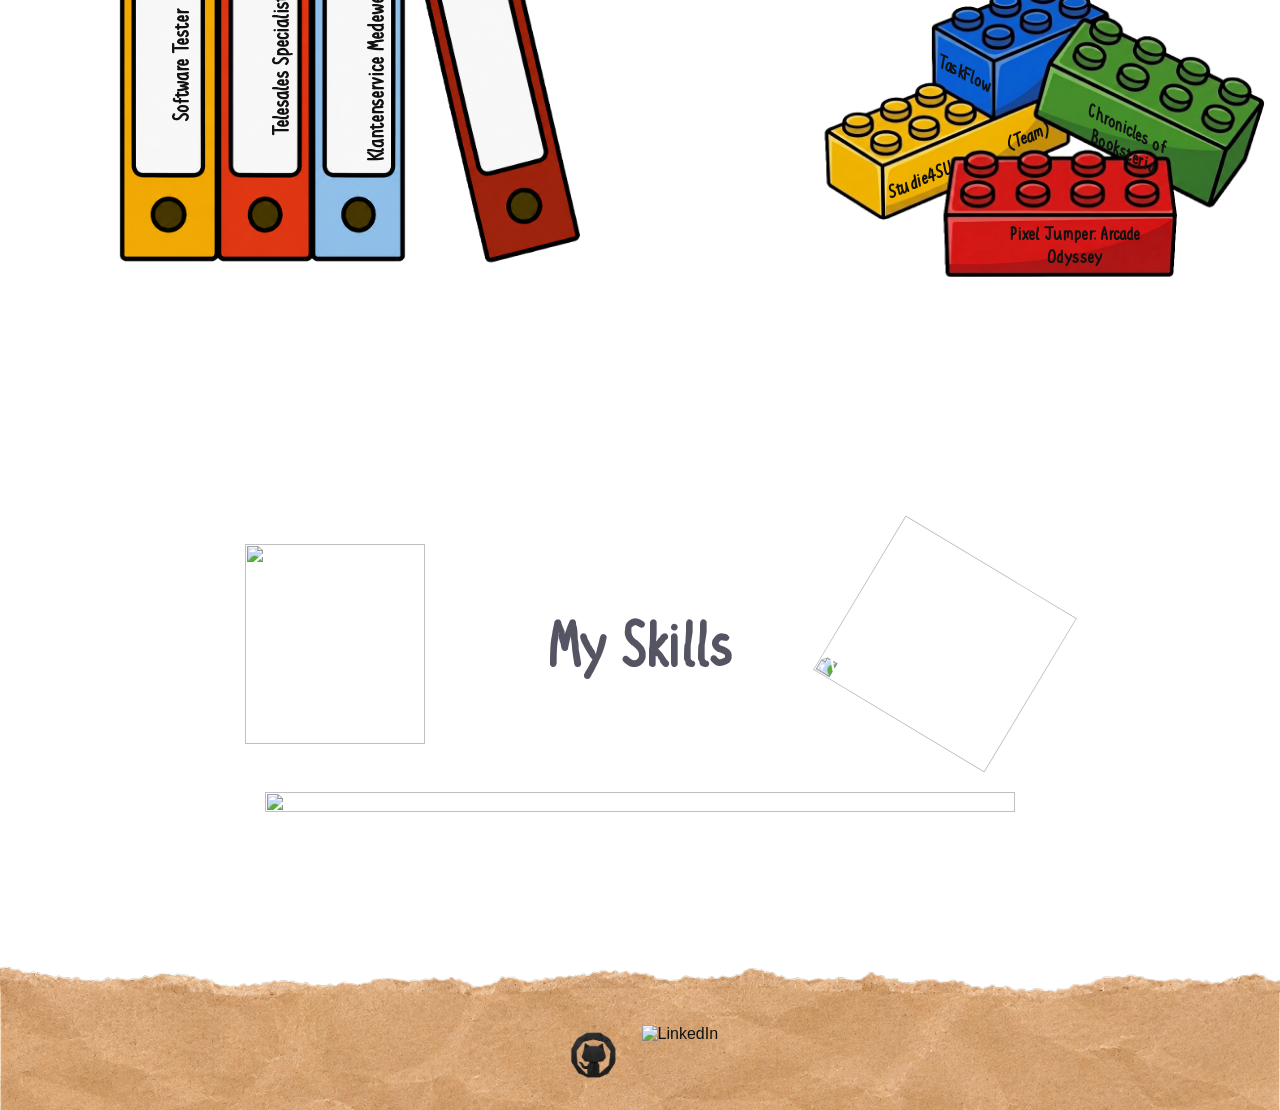
==== commit a3d7ea94: "feat: replace work-experience/projects notes with ring-binders and legos imagery - swap old SVG/note" ====
--- a/index.html
+++ b/index.html
@@ -131,30 +131,30 @@
 
     </section>
     <section class="experience-projects">
-      <img src="img/homepage/arrow.png" alt="" class="experience-projects__arrow" />
-      <div class="experience-projects__note experience-projects__note--work">
-        <img src="img/homepage/work-experience.svg" alt="" class="experience-projects__note-bg" />
-        <div class="experience-projects__note-text">
-          <h3>Work Experience</h3>
-          <p>Software Tester — ERP Portal</p>
-          <p>Telesales Specialist — Lean Up IT</p>
-          <p>Klantenservice Medewerker — Concentrix</p>
-        </div>
-      </div>
-
-      <div class="experience-projects__note experience-projects__note--projects">
-        <img src="img/homepage/projects-note.png" alt="" class="experience-projects__note-bg" />
-        <div class="experience-projects__note-text">
-          <h3>Projects</h3>
-          <ul>
-            <li>TaskFlow</li>
-            <li>Chronicles of Booksteria</li>
-            <li>Pixel Jumper: Arcade Odyssey</li>
-            <li class="experience-projects__joke">Hack the Government (Team)</li>
-            <li>Studie4SU (Team)</li>
-          </ul>
-        </div>
-      </div>
+
+      <!-- WORK EXPERIENCE — ring binders, left side -->
+      <div class="experience-projects__work">
+        <h3 class="experience-projects__title">My Work Experience</h3>
+        <div class="experience-projects__binders">
+          <img src="img/homepage/ring-binders.png" alt="" class="experience-projects__binders-img" />
+          <p class="experience-projects__binder-label experience-projects__binder-label--1">Software Tester</p>
+          <p class="experience-projects__binder-label experience-projects__binder-label--2">Telesales Specialist</p>
+          <p class="experience-projects__binder-label experience-projects__binder-label--3">Klantenservice Medewerker</p>
+        </div>
+      </div>
+
+      <!-- PROJECTS — legos, right side, slightly lower -->
+      <div class="experience-projects__projects">
+        <h3 class="experience-projects__title">My Projects</h3>
+        <div class="experience-projects__legos">
+          <img src="img/homepage/legos.png" alt="" class="experience-projects__legos-img" />
+          <p class="experience-projects__lego-label experience-projects__lego-label--1">TaskFlow</p>
+          <p class="experience-projects__lego-label experience-projects__lego-label--2">Chronicles of Booksteria</p>
+          <p class="experience-projects__lego-label experience-projects__lego-label--3">Pixel Jumper: Arcade Odyssey</p>
+          <p class="experience-projects__lego-label experience-projects__lego-label--4">Studie4SU&nbsp;&nbsp;&nbsp;&nbsp;&nbsp;&nbsp;&nbsp;&nbsp;&nbsp;&nbsp;&nbsp;&nbsp;(Team)</p>
+        </div>
+      </div>
+
     </section>
 
     <section class="skills">
@@ -175,7 +175,7 @@
           <div class="skills__cluster skills__cluster--languages">
           <h3>Languages</h3>
           <div class="skills__icons">
-            <img src="img/homepage/HTML5-icon.png" alt="HTML5" class="skills__icon skills__icon--html" />
+            <img src="img/homepage/html5-icon.png" alt="HTML5" class="skills__icon skills__icon--html" />
             <img src="img/homepage/css3-icon.png" alt="CSS3" class="skills__icon skills__icon--css" />
             <img src="img/homepage/java-icon.png" alt="Java" class="skills__icon skills__icon--java" />
           </div>
--- a/css/main.css
+++ b/css/main.css
@@ -395,122 +395,108 @@
 
 .experience-projects {
   position: relative;
-  display: flex;          /* can stay, won't matter much once children are absolute */
-  justify-content: center;
-  align-items: flex-start;
-  gap: 2rem;
-  flex-wrap: wrap;
-  padding: rem 2rem 4rem;
   background: #ffffff;
-  min-height: 700px;       /* tune this — smallest value that doesn't clip the notes */
+  padding: 4rem 2rem;
+  min-height: 800px;   /* tune once both images are placed */
   overflow: hidden;
 }
 
-.experience-projects__note {
-  position: relative;
-  width: 320px;
-  z-index: 1;
-}
-
-.experience-projects__note-bg {
-  width: 100%;
-  display: block;
-}
-
-.experience-projects__note-text {
-  position: absolute;
-  inset: 0;
-  padding: 4rem 2rem;
+.experience-projects__title {
   font-family: 'HalfTermSchoolsOut', sans-serif;
-}
-
-.experience-projects__note-text h3 {
-  font-family: 'HalfTermSchoolsOut';
-  margin-bottom: 0.5rem;
-}
-
-.experience-projects__note-text p {
-  margin-bottom: 0.75rem;
-  line-height: 1.3;
-}
-
-.experience-projects__note-text ul {
-  list-style: none;
-  padding: 0;
-  margin: 0;
-}
-
-.experience-projects__note-text li {
-  margin-bottom: 0.5rem;
-}
-
-.experience-projects__joke {
-  text-decoration: line-through;
-  color: black;
-}
-
-.experience-projects__note--work {
-  position: absolute;      /* was relative */
-  width: 600px;
-  top: 100px;                
-  left: 140px;
-}
-
-.experience-projects__note--projects {
-  position: absolute;      /* was relative */
+  font-size: 2rem;
+  text-align: center;
+  margin-bottom: 1.5rem;
+}
+
+/* ---------- WORK EXPERIENCE (ring binders, left) ---------- */
+.experience-projects__work {
+  position: absolute;
+  top: 80px;
+  left: 80px;     /* pushes it toward the left edge of the viewport */
+  width: 530px;
+}
+
+.experience-projects__binders {
+  position: relative;
+}
+
+.experience-projects__binders-img {
+  width: 100%;
+  display: block;
+}
+
+.experience-projects__binder-label {
+  position: absolute;
+  width: 200px;
+  font-family: 'HalfTermSchoolsOut', sans-serif;
+  font-size: 1.4rem;
+  line-height: 1.2;
+  text-align: center;
+  color: #111;
+  transform: rotate(-90deg);
+  transform-origin: left center;
+  font-weight: 700;
+}
+
+/* yellow binder — most recent role */
+.experience-projects__binder-label--1 { top: 330px; left: 100px; }
+/* orange/red binder */
+.experience-projects__binder-label--2 { top: 330px; left: 200px; }
+/* blue binder */
+.experience-projects__binder-label--3 { top: 330px; left: 295px; }
+
+/* ---------- PROJECTS (legos, right, slightly lower) ---------- */
+.experience-projects__projects {
+  position: absolute;
+  top: 220px;     /* lower than the binders block, per your request */
+  left: 800px;    /* pushes it toward the right */
   width: 500px;
-  top: 150px;                
-  left: 800px;
-}
-
-.experience-projects__note--work .experience-projects__note-text {
-  position: absolute;
-  top: 120px;      /* smaller number = higher up */
+}
+
+.experience-projects__legos {
+  position: relative;
+}
+
+.experience-projects__legos-img {
+  width: 100%;
+  display: block;
+}
+
+.experience-projects__lego-label {
+  position: absolute;
+  width: 150px;
+  font-family: 'HalfTermSchoolsOut', sans-serif;
+  font-size: 1.2rem;      /* matches binder labels */
+  font-weight: 700;        /* matches binder labels */
+  line-height: 1.2;
+  text-align: center;
+  color: #111;
+}
+
+/* Blue block — top of the stack */
+.experience-projects__lego-label--1 {
+  top: 100px;
+  left: 90px;
+  transform: rotate(10deg) skewY(17deg);
+}
+
+/* Green block — top right */
+.experience-projects__lego-label--2 {
+  top: 155px;
+  left: 250px;
+  transform: rotate(10deg) skewY(17deg);
+}
+/* Red block — front/center, most prominent */
+.experience-projects__lego-label--3 {
+  top: 260px;
   left: 200px;
-  color: black;
-}
-
-.experience-projects__note--projects .experience-projects__note-text {
-  position: absolute;
-  top: 100px;      /* bigger number = lower down, relative to its own note */
-  left: 125px;
-  color: black;
-}
-
-.experience-projects__note--work .experience-projects__note-text p {
-  margin-bottom: 2.7rem;   /* increase this number for more space */
-  font-size: 1.4rem; 
-}
-
-.experience-projects__note--projects .experience-projects__note-text li {
-  margin-bottom: 1.5rem;
-  font-size: 1.4rem; 
-}
-
-.experience-projects__note--work .experience-projects__note-text h3 {
-  position: relative;
-  top: -46px;          /* negative = moves it up, independent of the p tags below */
-  left: 0;
-  font-size: 2rem;  /* bigger than the p/li text */
-  text-decoration: underline;
-}
-
-.experience-projects__note--projects .experience-projects__note-text h3 {
-  position: relative;
-  top: -20px;          /* negative = up, positive = down — independent of work header */
-  left: 0;
-  font-size: 2rem;   /* independent size from work header and from the li text below */
-  text-decoration: underline;
-}
-
-.experience-projects__arrow {
-  position: absolute;
-  top: -40px;
-  left: 100px;          /* LEFT/RIGHT: bigger number = further right, negative = further left */
-  width: 500px;     /* BIGGER/SMALLER: increase this number to make it bigger */
-  z-index: 0;
-}
-
+}
+/* Yellow block — left side */
+.experience-projects__lego-label--4 {
+  top: 190px;
+  left: 85px;
+  transform: rotate(-10deg) skewY(-12deg);
+}
 /* ============================================================
    SKILLS SECTION
    ============================================================ */
